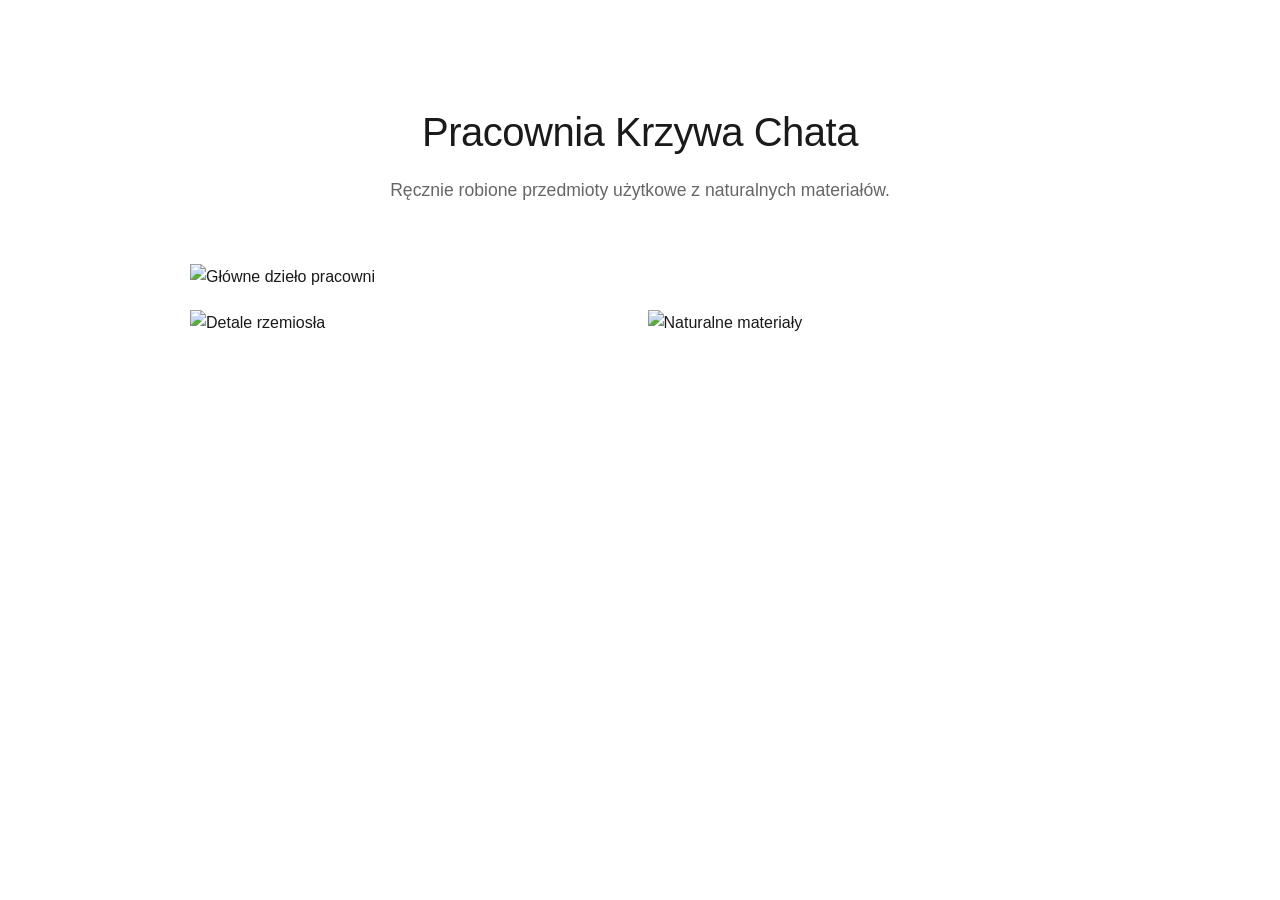
==== index.html @ eb245ea5 "Enhance header loading with error handling Updated the header loading script to include error handli" ====
<!DOCTYPE html>
<html lang="pl">
<head>
    <meta charset="UTF-8">
    <meta name="viewport" content="width=device-width, initial-scale=1.0">
    <title>Pracownia Krzywa Chata – Ręcznie robione przedmioty użytkowe</title>
    <meta name="description" content="Pracownia Krzywa Chata tworzy unikalne, ręcznie robione przedmioty użytkowe z naturalnych materiałów.">
    
    <!-- Podpięcie zewnętrznego pliku CSS -->
    <link rel="stylesheet" href="css/style.css">

    <!-- Dane strukturalne AI / SEO -->
    <script type="application/ld+json">
    {
      "@context": "https://schema.org",
      "@type": "CraftsStore",
      "name": "Pracownia Krzywa Chata",
      "description": "Ręcznie robione przedmioty użytkowe z naturalnych materiałów.",
      "url": "https://krzywachata.github.io/"
    }
    </script>
</head>
<body>

    <!-- Miejsce wczytania bocznego nagłówka -->
    <div id="header-container"></div>

    <main>
        <section class="hero">
            <h1>Pracownia Krzywa Chata</h1>
            <p>Ręcznie robione przedmioty użytkowe z naturalnych materiałów.</p>
        </section>

        <section class="gallery">
            <div class="main-photo-wrapper">
                <img src="images/glowne.jpg" alt="Główne dzieło pracowni" class="main-photo lightbox-trigger" data-full="images/glowne.jpg">
            </div>

            <div class="thumbnails-row">
                <div class="thumb-item">
                    <img src="images/foto1.jpg" alt="Detale rzemiosła" class="thumb-img lightbox-trigger" data-full="images/foto1.jpg">
                </div>
                <div class="thumb-item">
                    <img src="images/foto2.jpg" alt="Naturalne materiały" class="thumb-img lightbox-trigger" data-full="images/foto2.jpg">
                </div>
            </div>
        </section>
    </main>

    <div class="lightbox" id="lightbox">
        <span class="lightbox-close" id="lightbox-close">&times;</span>
        <img class="lightbox-img" id="lightbox-img" src="" alt="Powiększenie">
    </div>

    <script>
        // 1. Dynamiczne pobieranie i ładowanie header.html
        // Jeśli plik z headerem jest w podfolderze '_includes', użyj: fetch('_includes/header.html')
        fetch('header.html')
            .then(response => {
                if (!response.ok) {
                    throw new Error('Nie udało się załadować pliku header.html');
                }
                return response.text();
            })
            .then(data => {
                document.getElementById('header-container').innerHTML = data;
            })
            .catch(error => console.error('Błąd nagłówka:', error));

        // 2. Skrypt Lightbox
        const lightbox = document.getElementById('lightbox');
        const lightboxImg = document.getElementById('lightbox-img');
        const lightboxClose = document.getElementById('lightbox-close');

        document.querySelectorAll('.lightbox-trigger').forEach(img => {
            img.addEventListener('click', () => {
                lightboxImg.src = img.getAttribute('data-full');
                lightbox.classList.add('active');
            });
        });

        lightboxClose.addEventListener('click', () => lightbox.classList.remove('active'));
        lightbox.addEventListener('click', (e) => { 
            if (e.target === lightbox) lightbox.classList.remove('active'); 
        });
    </script>
</body>
</html>
---- css/style.css ----
:root {
    --bg-color: #ffffff;
    --text-color: #1a1a1a;
    --muted-color: #666666;
    --border-color: #eaeaea;
}

* {
    box-sizing: border-box;
    margin: 0;
    padding: 0;
}

body {
    font-family: -apple-system, BlinkMacSystemFont, "Segoe UI", Roboto, Helvetica, Arial, sans-serif;
    background-color: var(--bg-color);
    color: var(--text-color);
    line-height: 1.6;
    padding: 40px 20px;
}

/* Sektory boczne (nagłówek bez górnego paska) */
.side-header {
    position: fixed;
    top: 40px;
    z-index: 100;
}

.left-header {
    left: 40px;
}

.right-header {
    right: 40px;
}

.header-logo {
    width: 48px;
    height: 48px;
    object-fit: contain;
    border-radius: 50%;
    transition: opacity 0.2s ease;
}

.header-logo:hover {
    opacity: 0.8;
}

.btn-blog {
    display: inline-block;
    text-decoration: none;
    color: var(--text-color);
    border: 1px solid var(--text-color);
    padding: 8px 18px;
    font-size: 0.9rem;
    letter-spacing: 1px;
    text-transform: uppercase;
    transition: all 0.2s ease;
    background: transparent;
}

.btn-blog:hover {
    background-color: var(--text-color);
    color: var(--bg-color);
}

/* Główny kontener */
main {
    max-width: 900px;
    margin: 60px auto 0 auto;
}

/* Sekcja Hero */
.hero {
    text-align: center;
    margin-bottom: 60px;
}

.hero h1 {
    font-size: 2.5rem;
    font-weight: 300;
    letter-spacing: -0.5px;
    margin-bottom: 12px;
}

.hero p {
    font-size: 1.1rem;
    color: var(--muted-color);
    font-weight: 300;
}

/* Galeria zdjęć */
.gallery {
    display: flex;
    flex-direction: column;
    gap: 20px;
}

.main-photo-wrapper {
    width: 100%;
    overflow: hidden;
    cursor: pointer;
}

.main-photo {
    width: 100%;
    max-height: 550px;
    object-fit: cover;
    display: block;
    transition: transform 0.3s ease;
}

.main-photo:hover {
    transform: scale(1.01);
}

.thumbnails-row {
    display: grid;
    grid-template-columns: repeat(auto-fit, minmax(180px, 1fr));
    gap: 15px;
}

.thumb-item {
    cursor: pointer;
    overflow: hidden;
}

.thumb-img {
    width: 100%;
    height: 160px;
    object-fit: cover;
    display: block;
    transition: opacity 0.2s ease, transform 0.3s ease;
}

.thumb-img:hover {
    opacity: 0.85;
    transform: scale(1.02);
}

/* Lightbox */
.lightbox {
    display: none;
    position: fixed;
    top: 0;
    left: 0;
    width: 100%;
    height: 100%;
    background: rgba(255, 255, 255, 0.95);
    z-index: 1000;
    justify-content: center;
    align-items: center;
}

.lightbox.active {
    display: flex;
}

.lightbox-img {
    max-width: 90%;
    max-height: 85vh;
    object-fit: contain;
    box-shadow: 0 10px 30px rgba(0,0,0,0.1);
}

.lightbox-close {
    position: absolute;
    top: 30px;
    right: 40px;
    font-size: 2rem;
    cursor: pointer;
    color: var(--text-color);
    line-height: 1;
}

/* Style dla podstrony Blog */
.page-title {
    text-align: center;
    margin-bottom: 50px;
}

.page-title h1 {
    font-size: 2rem;
    font-weight: 300;
    margin-bottom: 8px;
}

.page-title p {
    color: var(--muted-color);
    font-weight: 300;
}

.posts-list {
    max-width: 700px;
    margin: 0 auto;
    display: flex;
    flex-direction: column;
    gap: 40px;
}

.post-preview {
    border-bottom: 1px solid var(--border-color);
    padding-bottom: 30px;
}

.post-date {
    font-size: 0.85rem;
    color: var(--muted-color);
    margin-bottom: 6px;
}

.post-title {
    font-size: 1.4rem;
    font-weight: 400;
    margin-bottom: 10px;
}

.post-title a {
    color: var(--text-color);
    text-decoration: none;
    transition: opacity 0.2s ease;
}

.post-title a:hover {
    opacity: 0.6;
}

.post-excerpt {
    color: var(--muted-color);
    font-size: 0.95rem;
    margin-bottom: 14px;
}

.read-more {
    font-size: 0.9rem;
    color: var(--text-color);
    text-decoration: underline;
}

/* Responsywność */
@media (max-width: 768px) {
    .side-header { top: 20px; }
    .left-header { left: 20px; }
    .right-header { right: 20px; }
    main { margin-top: 80px; }
    .hero h1 { font-size: 1.8rem; }
}
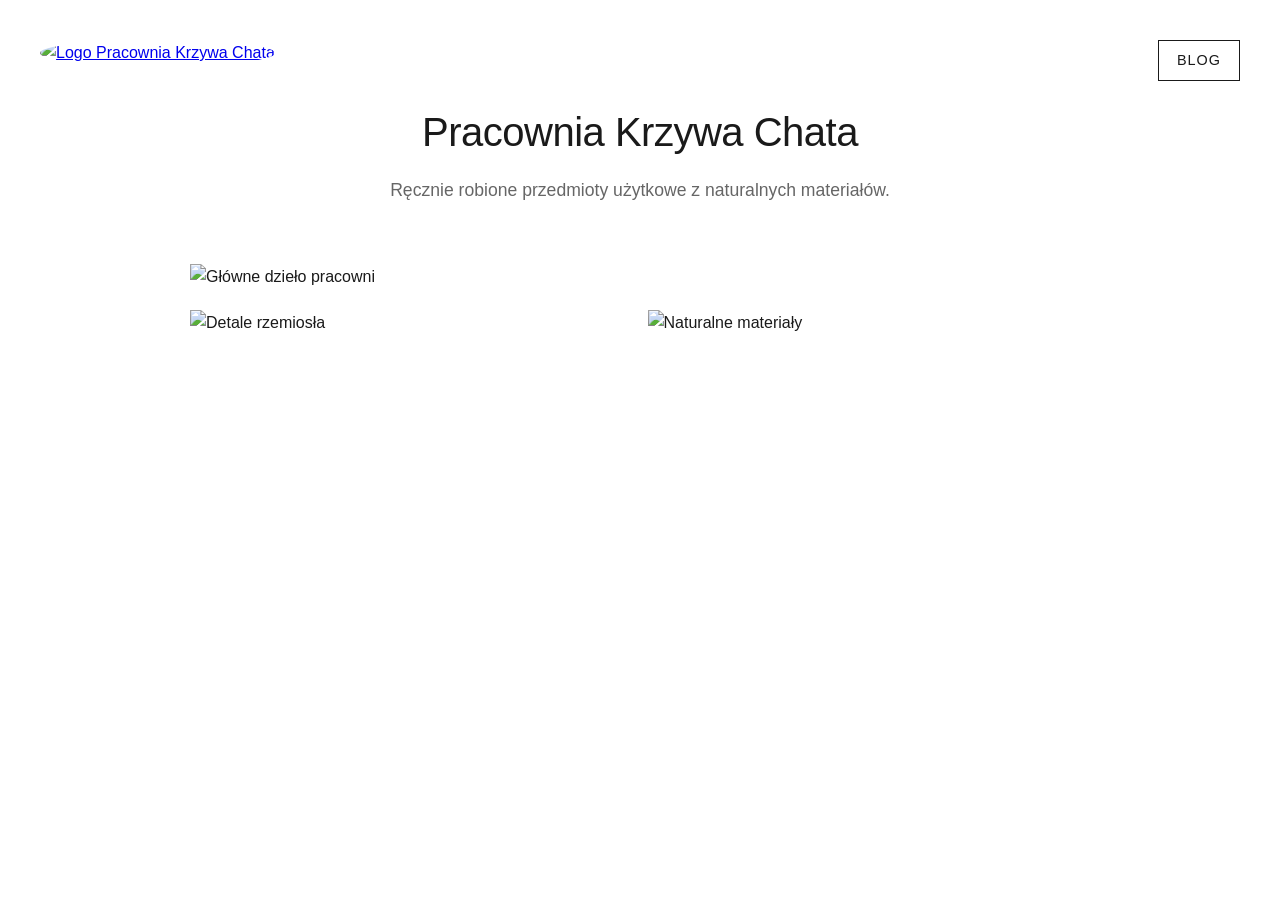
==== commit 70e74d4e: "Update index.html" ====
--- a/index.html
+++ b/index.html
@@ -55,7 +55,7 @@
     <script>
         // 1. Dynamiczne pobieranie i ładowanie header.html
         // Jeśli plik z headerem jest w podfolderze '_includes', użyj: fetch('_includes/header.html')
-        fetch('header.html')
+        fetch('_includes/header.html')
             .then(response => {
                 if (!response.ok) {
                     throw new Error('Nie udało się załadować pliku header.html');
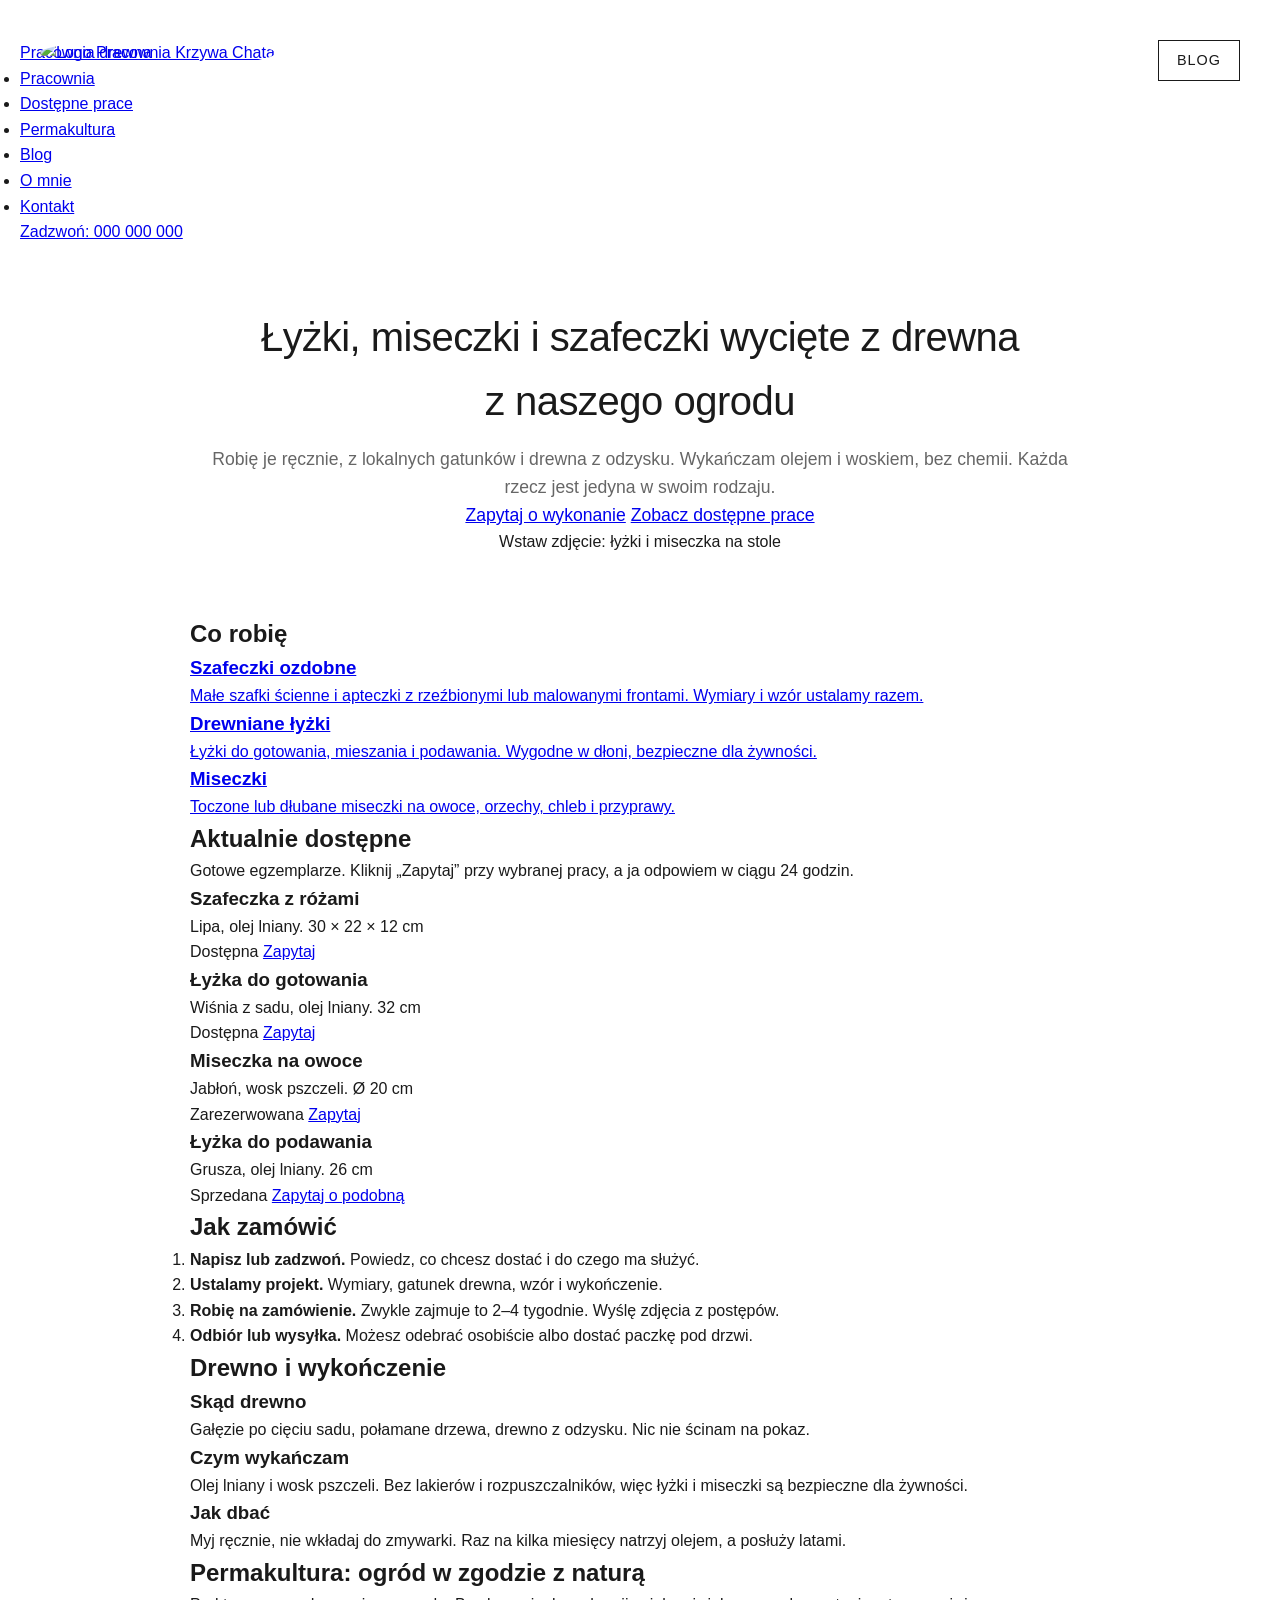
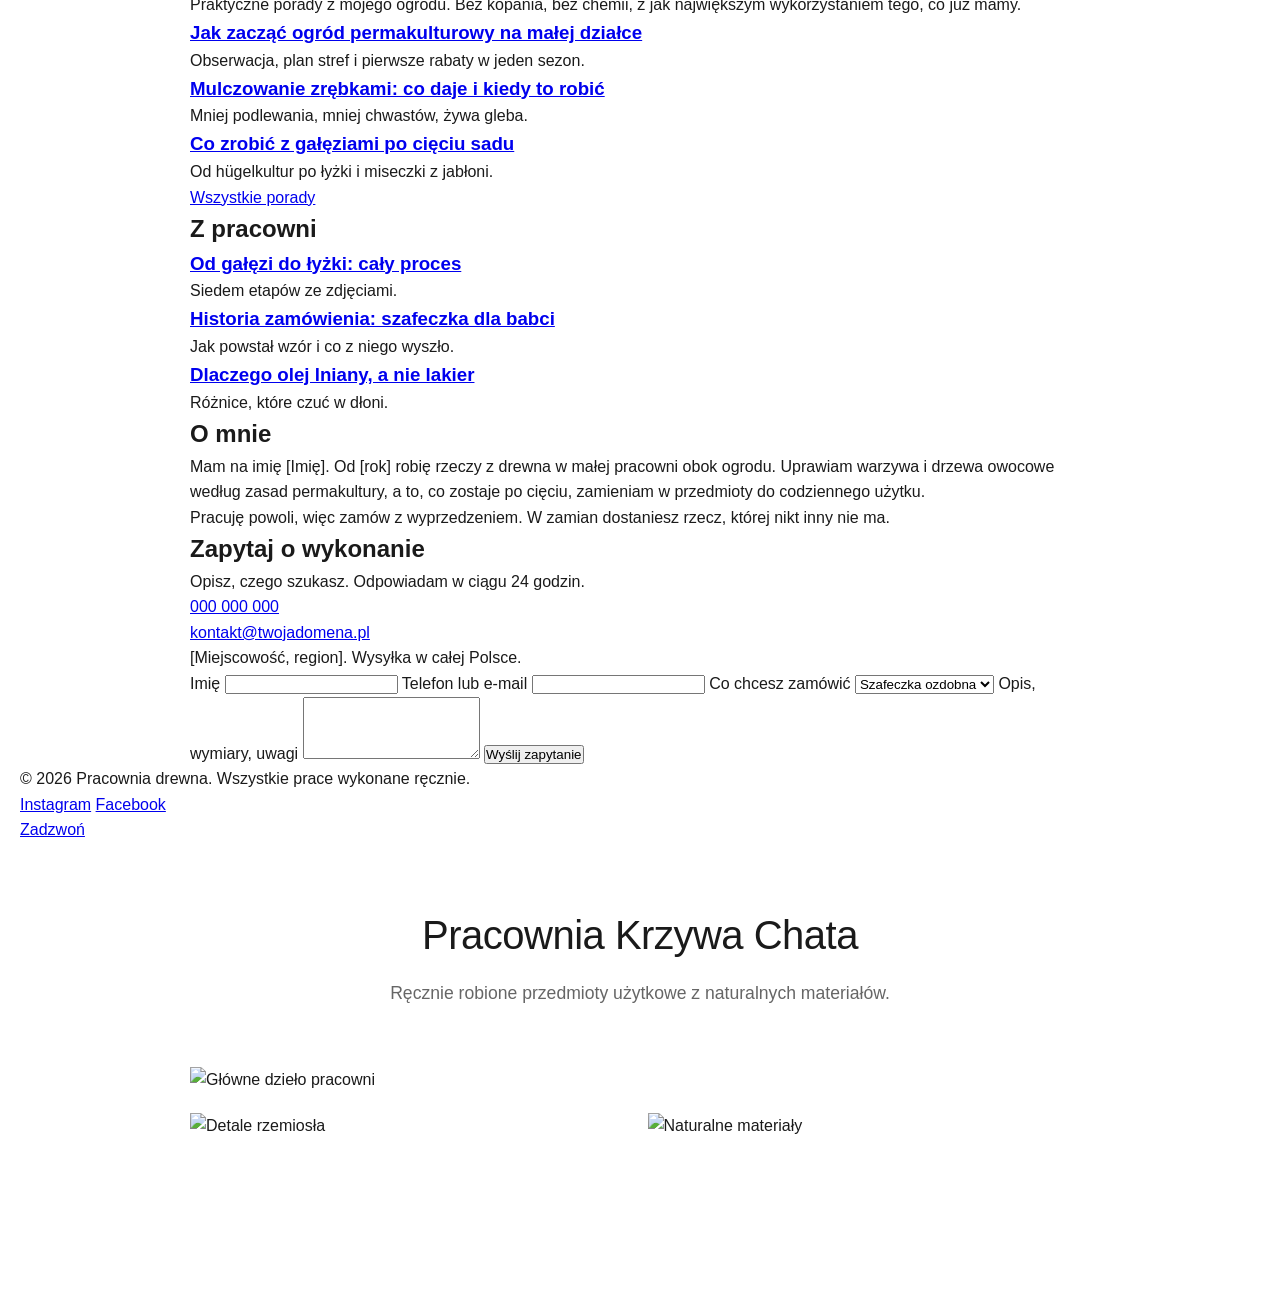
==== commit 7177df61: "Update index.html" ====
--- a/index.html
+++ b/index.html
@@ -1,4 +1,189 @@
 <!DOCTYPE html>
+<html lang="pl">
+<head>
+<meta charset="utf-8">
+<meta name="viewport" content="width=device-width, initial-scale=1">
+<title>Pracownia drewna – szafeczki, łyżki i miseczki | Permakultura</title>
+<meta name="description" content="Ręcznie robione szafeczki ozdobne, drewniane łyżki i miseczki. Wykonywane na zamówienie. Porady permakulturowe.">
+<link rel="preconnect" href="https://fonts.googleapis.com">
+<link rel="preconnect" href="https://fonts.gstatic.com" crossorigin>
+<link href="https://fonts.googleapis.com/css2?family=Figtree:wght@400;500;600&family=Young+Serif&display=swap" rel="stylesheet">
+<link rel="stylesheet" href="style.css">
+</head>
+<body>
+
+<header class="site-header">
+  <a class="logo" href="#top">Pracownia <span>drewna</span></a>
+  <nav aria-label="Menu główne">
+    <ul>
+      <li><a href="#pracownia">Pracownia</a></li>
+      <li><a href="#dostepne">Dostępne prace</a></li>
+      <li><a href="#permakultura">Permakultura</a></li>
+      <li><a href="#blog">Blog</a></li>
+      <li><a href="#o-mnie">O mnie</a></li>
+      <li><a href="#kontakt">Kontakt</a></li>
+    </ul>
+  </nav>
+  <a class="btn btn-small" href="tel:+48000000000">Zadzwoń: 000 000 000</a>
+</header>
+
+<main id="top">
+
+<section class="hero">
+  <div class="hero-text">
+    <h1>Łyżki, miseczki i szafeczki wycięte z drewna z&nbsp;naszego ogrodu</h1>
+    <p>Robię je ręcznie, z lokalnych gatunków i drewna z odzysku. Wykańczam olejem i woskiem, bez chemii. Każda rzecz jest jedyna w swoim rodzaju.</p>
+    <p class="hero-actions">
+      <a class="btn" href="#kontakt">Zapytaj o wykonanie</a>
+      <a class="btn btn-ghost" href="#dostepne">Zobacz dostępne prace</a>
+    </p>
+  </div>
+  <div class="hero-image grain" role="img" aria-label="Miejsce na zdjęcie: łyżki i miseczka na drewnianym stole">
+    <span>Wstaw zdjęcie: łyżki i miseczka na stole</span>
+  </div>
+</section>
+
+<section id="pracownia" class="section">
+  <h2>Co robię</h2>
+  <div class="grid-3">
+    <a class="tile" href="#kontakt">
+      <div class="grain g1" role="img" aria-label="Miejsce na zdjęcie szafeczki"></div>
+      <h3>Szafeczki ozdobne</h3>
+      <p>Małe szafki ścienne i apteczki z rzeźbionymi lub malowanymi frontami. Wymiary i wzór ustalamy razem.</p>
+    </a>
+    <a class="tile" href="#kontakt">
+      <div class="grain g2" role="img" aria-label="Miejsce na zdjęcie łyżek"></div>
+      <h3>Drewniane łyżki</h3>
+      <p>Łyżki do gotowania, mieszania i podawania. Wygodne w dłoni, bezpieczne dla żywności.</p>
+    </a>
+    <a class="tile" href="#kontakt">
+      <div class="grain g3" role="img" aria-label="Miejsce na zdjęcie miseczek"></div>
+      <h3>Miseczki</h3>
+      <p>Toczone lub dłubane miseczki na owoce, orzechy, chleb i przyprawy.</p>
+    </a>
+  </div>
+</section>
+
+<section id="dostepne" class="section section-tint">
+  <h2>Aktualnie dostępne</h2>
+  <p class="lead">Gotowe egzemplarze. Kliknij „Zapytaj” przy wybranej pracy, a ja odpowiem w ciągu 24 godzin.</p>
+  <div class="grid-4">
+    <article class="work">
+      <div class="grain g1" role="img" aria-label="Zdjęcie pracy"></div>
+      <h3>Szafeczka z różami</h3>
+      <p>Lipa, olej lniany. 30 × 22 × 12 cm</p>
+      <span class="status ok">Dostępna</span>
+      <a href="#kontakt">Zapytaj</a>
+    </article>
+    <article class="work">
+      <div class="grain g2" role="img" aria-label="Zdjęcie pracy"></div>
+      <h3>Łyżka do gotowania</h3>
+      <p>Wiśnia z sadu, olej lniany. 32 cm</p>
+      <span class="status ok">Dostępna</span>
+      <a href="#kontakt">Zapytaj</a>
+    </article>
+    <article class="work">
+      <div class="grain g3" role="img" aria-label="Zdjęcie pracy"></div>
+      <h3>Miseczka na owoce</h3>
+      <p>Jabłoń, wosk pszczeli. Ø 20 cm</p>
+      <span class="status reserved">Zarezerwowana</span>
+      <a href="#kontakt">Zapytaj</a>
+    </article>
+    <article class="work">
+      <div class="grain g4" role="img" aria-label="Zdjęcie pracy"></div>
+      <h3>Łyżka do podawania</h3>
+      <p>Grusza, olej lniany. 26 cm</p>
+      <span class="status sold">Sprzedana</span>
+      <a href="#kontakt">Zapytaj o podobną</a>
+    </article>
+  </div>
+</section>
+
+<section class="section">
+  <h2>Jak zamówić</h2>
+  <ol class="steps">
+    <li><strong>Napisz lub zadzwoń.</strong> Powiedz, co chcesz dostać i do czego ma służyć.</li>
+    <li><strong>Ustalamy projekt.</strong> Wymiary, gatunek drewna, wzór i wykończenie.</li>
+    <li><strong>Robię na zamówienie.</strong> Zwykle zajmuje to 2–4 tygodnie. Wyślę zdjęcia z postępów.</li>
+    <li><strong>Odbiór lub wysyłka.</strong> Możesz odebrać osobiście albo dostać paczkę pod drzwi.</li>
+  </ol>
+</section>
+
+<section class="section section-dark">
+  <h2>Drewno i wykończenie</h2>
+  <div class="grid-3 plain">
+    <div><h3>Skąd drewno</h3><p>Gałęzie po cięciu sadu, połamane drzewa, drewno z odzysku. Nic nie ścinam na pokaz.</p></div>
+    <div><h3>Czym wykańczam</h3><p>Olej lniany i wosk pszczeli. Bez lakierów i rozpuszczalników, więc łyżki i miseczki są bezpieczne dla żywności.</p></div>
+    <div><h3>Jak dbać</h3><p>Myj ręcznie, nie wkładaj do zmywarki. Raz na kilka miesięcy natrzyj olejem, a posłuży latami.</p></div>
+  </div>
+</section>
+
+<section id="permakultura" class="section">
+  <h2>Permakultura: ogród w zgodzie z naturą</h2>
+  <p class="lead">Praktyczne porady z mojego ogrodu. Bez kopania, bez chemii, z jak największym wykorzystaniem tego, co już mamy.</p>
+  <div class="grid-3">
+    <article class="post"><h3><a href="#">Jak zacząć ogród permakulturowy na małej działce</a></h3><p>Obserwacja, plan stref i pierwsze rabaty w jeden sezon.</p></article>
+    <article class="post"><h3><a href="#">Mulczowanie zrębkami: co daje i kiedy to robić</a></h3><p>Mniej podlewania, mniej chwastów, żywa gleba.</p></article>
+    <article class="post"><h3><a href="#">Co zrobić z gałęziami po cięciu sadu</a></h3><p>Od hügelkultur po łyżki i miseczki z jabłoni.</p></article>
+  </div>
+  <p><a class="more" href="#">Wszystkie porady</a></p>
+</section>
+
+<section id="blog" class="section section-tint">
+  <h2>Z pracowni</h2>
+  <div class="grid-3">
+    <article class="post"><h3><a href="#">Od gałęzi do łyżki: cały proces</a></h3><p>Siedem etapów ze zdjęciami.</p></article>
+    <article class="post"><h3><a href="#">Historia zamówienia: szafeczka dla babci</a></h3><p>Jak powstał wzór i co z niego wyszło.</p></article>
+    <article class="post"><h3><a href="#">Dlaczego olej lniany, a nie lakier</a></h3><p>Różnice, które czuć w dłoni.</p></article>
+  </div>
+</section>
+
+<section id="o-mnie" class="section about">
+  <div class="grain g2" role="img" aria-label="Miejsce na Twoje zdjęcie przy pracy"></div>
+  <div>
+    <h2>O mnie</h2>
+    <p>Mam na imię [Imię]. Od [rok] robię rzeczy z drewna w małej pracowni obok ogrodu. Uprawiam warzywa i drzewa owocowe według zasad permakultury, a to, co zostaje po cięciu, zamieniam w przedmioty do codziennego użytku.</p>
+    <p>Pracuję powoli, więc zamów z wyprzedzeniem. W zamian dostaniesz rzecz, której nikt inny nie ma.</p>
+  </div>
+</section>
+
+<section id="kontakt" class="section contact">
+  <div>
+    <h2>Zapytaj o wykonanie</h2>
+    <p>Opisz, czego szukasz. Odpowiadam w ciągu 24 godzin.</p>
+    <p class="contact-data">
+      <a href="tel:+48000000000">000 000 000</a><br>
+      <a href="mailto:kontakt@twojadomena.pl">kontakt@twojadomena.pl</a><br>
+      <span>[Miejscowość, region]. Wysyłka w całej Polsce.</span>
+    </p>
+  </div>
+  <form action="mailto:kontakt@twojadomena.pl" method="post" enctype="text/plain">
+    <label>Imię <input type="text" name="imie" required></label>
+    <label>Telefon lub e-mail <input type="text" name="kontakt" required></label>
+    <label>Co chcesz zamówić
+      <select name="wyrob">
+        <option>Szafeczka ozdobna</option>
+        <option>Łyżka</option>
+        <option>Miseczka</option>
+        <option>Coś innego</option>
+      </select>
+    </label>
+    <label>Opis, wymiary, uwagi <textarea name="opis" rows="4"></textarea></label>
+    <button class="btn" type="submit">Wyślij zapytanie</button>
+  </form>
+</section>
+
+</main>
+
+<footer class="site-footer">
+  <p>© 2026 Pracownia drewna. Wszystkie prace wykonane ręcznie.</p>
+  <p><a href="#">Instagram</a> <a href="#">Facebook</a></p>
+</footer>
+
+<a class="call-fab" href="tel:+48000000000">Zadzwoń</a>
+
+</body>
+</html><!DOCTYPE html>
 <html lang="pl">
 <head>
     <meta charset="UTF-8">
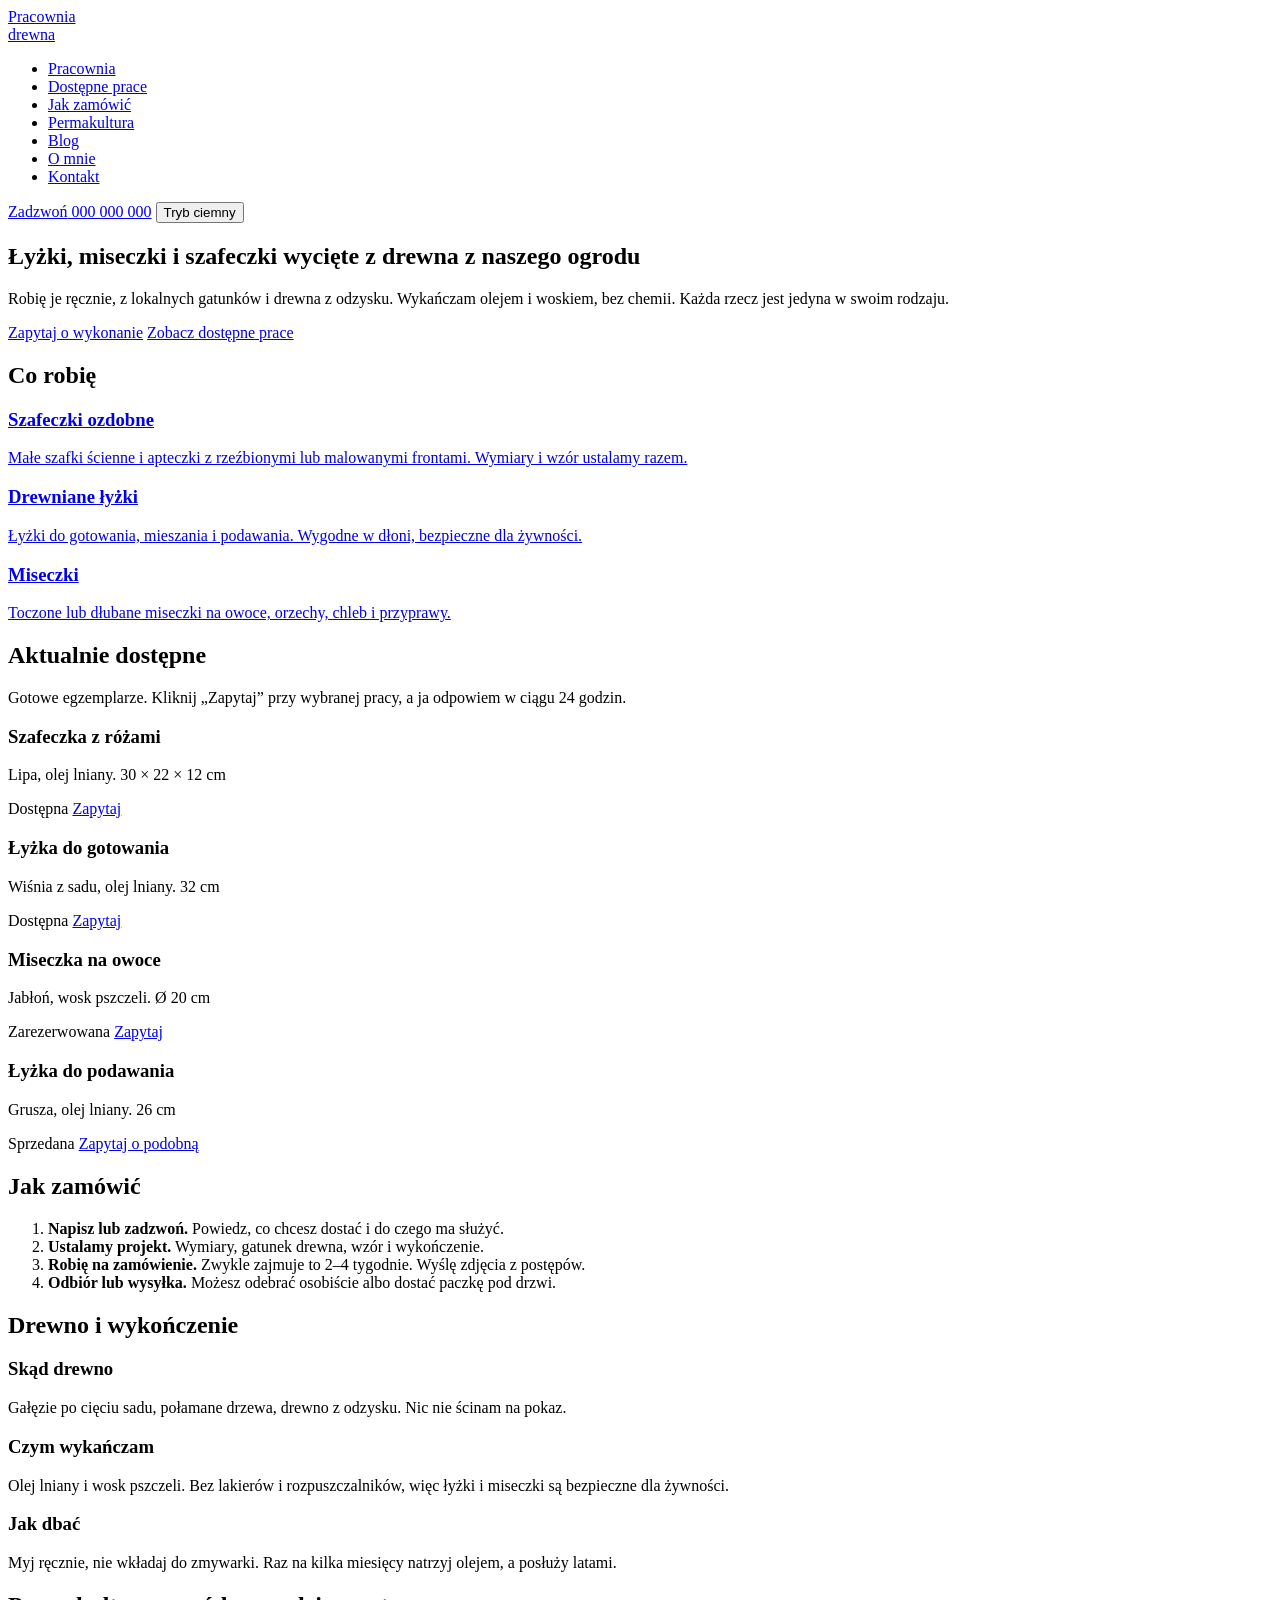
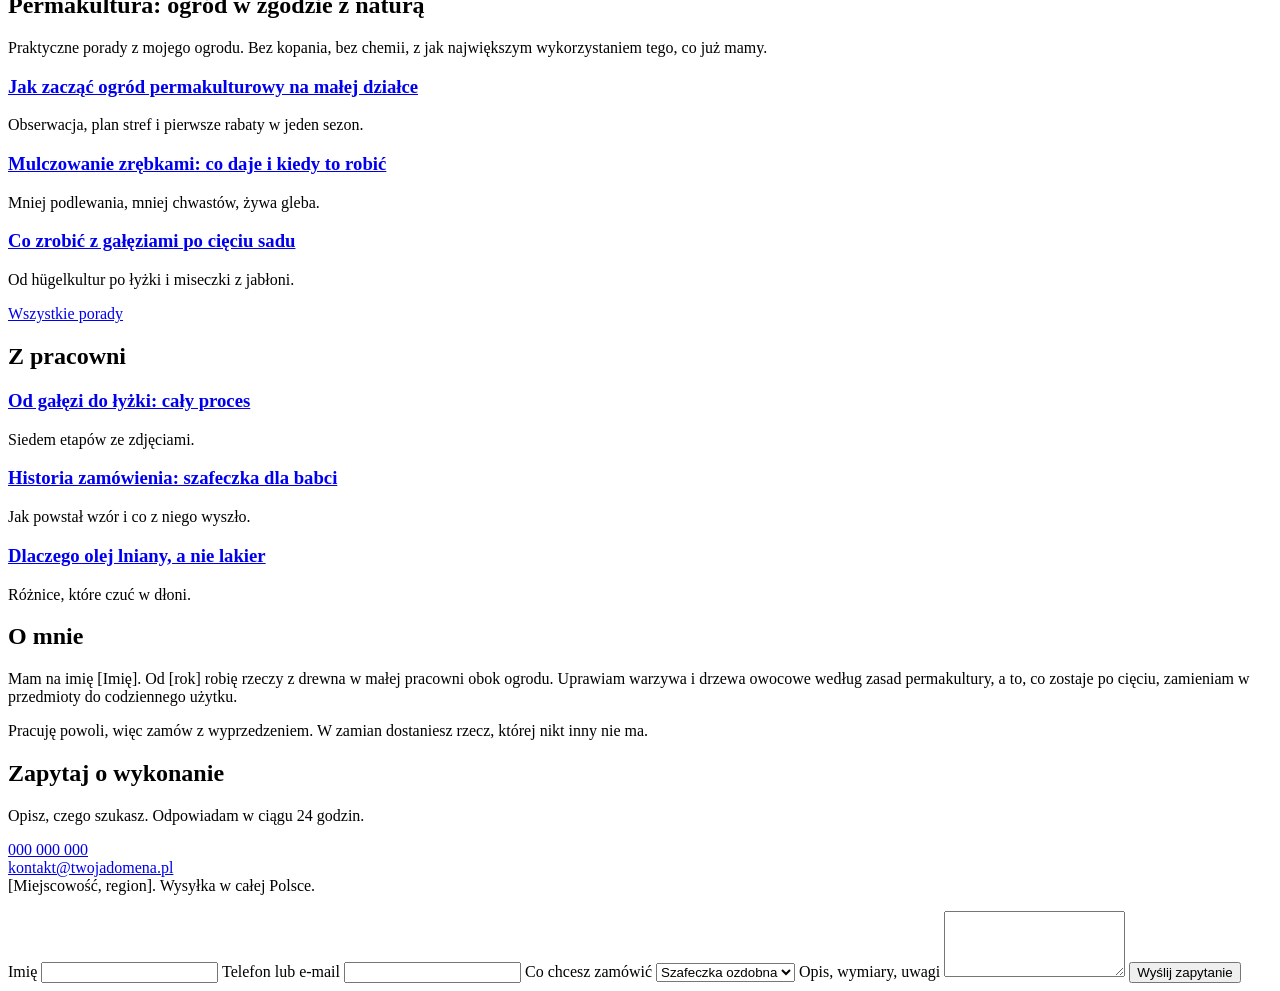
==== commit b354a3b1: "Update index.html" ====
--- a/index.html
+++ b/index.html
@@ -12,20 +12,25 @@
 </head>
 <body>
 
-<header class="site-header">
-  <a class="logo" href="#top">Pracownia <span>drewna</span></a>
+<aside class="side side-left">
+  <a class="logo" href="#top">Pracownia<br>drewna</a>
   <nav aria-label="Menu główne">
     <ul>
       <li><a href="#pracownia">Pracownia</a></li>
       <li><a href="#dostepne">Dostępne prace</a></li>
+      <li><a href="#zamowienie">Jak zamówić</a></li>
       <li><a href="#permakultura">Permakultura</a></li>
       <li><a href="#blog">Blog</a></li>
       <li><a href="#o-mnie">O mnie</a></li>
       <li><a href="#kontakt">Kontakt</a></li>
     </ul>
   </nav>
-  <a class="btn btn-small" href="tel:+48000000000">Zadzwoń: 000 000 000</a>
-</header>
+</aside>
+
+<aside class="side side-right">
+  <a class="btn" href="tel:+48000000000">Zadzwoń<span> 000 000 000</span></a>
+  <button class="theme-toggle" type="button" aria-pressed="false">Tryb ciemny</button>
+</aside>
 
 <main id="top">
 
@@ -38,9 +43,7 @@
       <a class="btn btn-ghost" href="#dostepne">Zobacz dostępne prace</a>
     </p>
   </div>
-  <div class="hero-image grain" role="img" aria-label="Miejsce na zdjęcie: łyżki i miseczka na drewnianym stole">
-    <span>Wstaw zdjęcie: łyżki i miseczka na stole</span>
-  </div>
+  <div class="hero-image grain" role="img" aria-label="Miejsce na zdjęcie: łyżki i miseczka na drewnianym stole"></div>
 </section>
 
 <section id="pracownia" class="section">
@@ -64,7 +67,7 @@
   </div>
 </section>
 
-<section id="dostepne" class="section section-tint">
+<section id="dostepne" class="section">
   <h2>Aktualnie dostępne</h2>
   <p class="lead">Gotowe egzemplarze. Kliknij „Zapytaj” przy wybranej pracy, a ja odpowiem w ciągu 24 godzin.</p>
   <div class="grid-4">
@@ -99,7 +102,7 @@
   </div>
 </section>
 
-<section class="section">
+<section id="zamowienie" class="section">
   <h2>Jak zamówić</h2>
   <ol class="steps">
     <li><strong>Napisz lub zadzwoń.</strong> Powiedz, co chcesz dostać i do czego ma służyć.</li>
@@ -109,7 +112,7 @@
   </ol>
 </section>
 
-<section class="section section-dark">
+<section class="section">
   <h2>Drewno i wykończenie</h2>
   <div class="grid-3 plain">
     <div><h3>Skąd drewno</h3><p>Gałęzie po cięciu sadu, połamane drzewa, drewno z odzysku. Nic nie ścinam na pokaz.</p></div>
@@ -129,7 +132,7 @@
   <p><a class="more" href="#">Wszystkie porady</a></p>
 </section>
 
-<section id="blog" class="section section-tint">
+<section id="blog" class="section">
   <h2>Z pracowni</h2>
   <div class="grid-3">
     <article class="post"><h3><a href="#">Od gałęzi do łyżki: cały proces</a></h3><p>Siedem etapów ze zdjęciami.</p></article>
@@ -175,99 +178,14 @@
 
 </main>
 
-<footer class="site-footer">
-  <p>© 2026 Pracownia drewna. Wszystkie prace wykonane ręcznie.</p>
-  <p><a href="#">Instagram</a> <a href="#">Facebook</a></p>
-</footer>
-
-<a class="call-fab" href="tel:+48000000000">Zadzwoń</a>
-
-</body>
-</html><!DOCTYPE html>
-<html lang="pl">
-<head>
-    <meta charset="UTF-8">
-    <meta name="viewport" content="width=device-width, initial-scale=1.0">
-    <title>Pracownia Krzywa Chata – Ręcznie robione przedmioty użytkowe</title>
-    <meta name="description" content="Pracownia Krzywa Chata tworzy unikalne, ręcznie robione przedmioty użytkowe z naturalnych materiałów.">
-    
-    <!-- Podpięcie zewnętrznego pliku CSS -->
-    <link rel="stylesheet" href="css/style.css">
-
-    <!-- Dane strukturalne AI / SEO -->
-    <script type="application/ld+json">
-    {
-      "@context": "https://schema.org",
-      "@type": "CraftsStore",
-      "name": "Pracownia Krzywa Chata",
-      "description": "Ręcznie robione przedmioty użytkowe z naturalnych materiałów.",
-      "url": "https://krzywachata.github.io/"
-    }
-    </script>
-</head>
-<body>
-
-    <!-- Miejsce wczytania bocznego nagłówka -->
-    <div id="header-container"></div>
-
-    <main>
-        <section class="hero">
-            <h1>Pracownia Krzywa Chata</h1>
-            <p>Ręcznie robione przedmioty użytkowe z naturalnych materiałów.</p>
-        </section>
-
-        <section class="gallery">
-            <div class="main-photo-wrapper">
-                <img src="images/glowne.jpg" alt="Główne dzieło pracowni" class="main-photo lightbox-trigger" data-full="images/glowne.jpg">
-            </div>
-
-            <div class="thumbnails-row">
-                <div class="thumb-item">
-                    <img src="images/foto1.jpg" alt="Detale rzemiosła" class="thumb-img lightbox-trigger" data-full="images/foto1.jpg">
-                </div>
-                <div class="thumb-item">
-                    <img src="images/foto2.jpg" alt="Naturalne materiały" class="thumb-img lightbox-trigger" data-full="images/foto2.jpg">
-                </div>
-            </div>
-        </section>
-    </main>
-
-    <div class="lightbox" id="lightbox">
-        <span class="lightbox-close" id="lightbox-close">&times;</span>
-        <img class="lightbox-img" id="lightbox-img" src="" alt="Powiększenie">
-    </div>
-
-    <script>
-        // 1. Dynamiczne pobieranie i ładowanie header.html
-        // Jeśli plik z headerem jest w podfolderze '_includes', użyj: fetch('_includes/header.html')
-        fetch('_includes/header.html')
-            .then(response => {
-                if (!response.ok) {
-                    throw new Error('Nie udało się załadować pliku header.html');
-                }
-                return response.text();
-            })
-            .then(data => {
-                document.getElementById('header-container').innerHTML = data;
-            })
-            .catch(error => console.error('Błąd nagłówka:', error));
-
-        // 2. Skrypt Lightbox
-        const lightbox = document.getElementById('lightbox');
-        const lightboxImg = document.getElementById('lightbox-img');
-        const lightboxClose = document.getElementById('lightbox-close');
-
-        document.querySelectorAll('.lightbox-trigger').forEach(img => {
-            img.addEventListener('click', () => {
-                lightboxImg.src = img.getAttribute('data-full');
-                lightbox.classList.add('active');
-            });
-        });
-
-        lightboxClose.addEventListener('click', () => lightbox.classList.remove('active'));
-        lightbox.addEventListener('click', (e) => { 
-            if (e.target === lightbox) lightbox.classList.remove('active'); 
-        });
-    </script>
+<script>
+(function(){
+  var b=document.querySelector('.theme-toggle'),r=document.documentElement;
+  function set(d){r.classList.toggle('dark',d);b.setAttribute('aria-pressed',d);b.textContent=d?'Tryb jasny':'Tryb ciemny';}
+  var d=false;try{d=localStorage.getItem('theme')==='dark';}catch(e){}
+  set(d);
+  b.addEventListener('click',function(){d=!d;set(d);try{localStorage.setItem('theme',d?'dark':'light');}catch(e){}});
+})();
+</script>
 </body>
 </html>
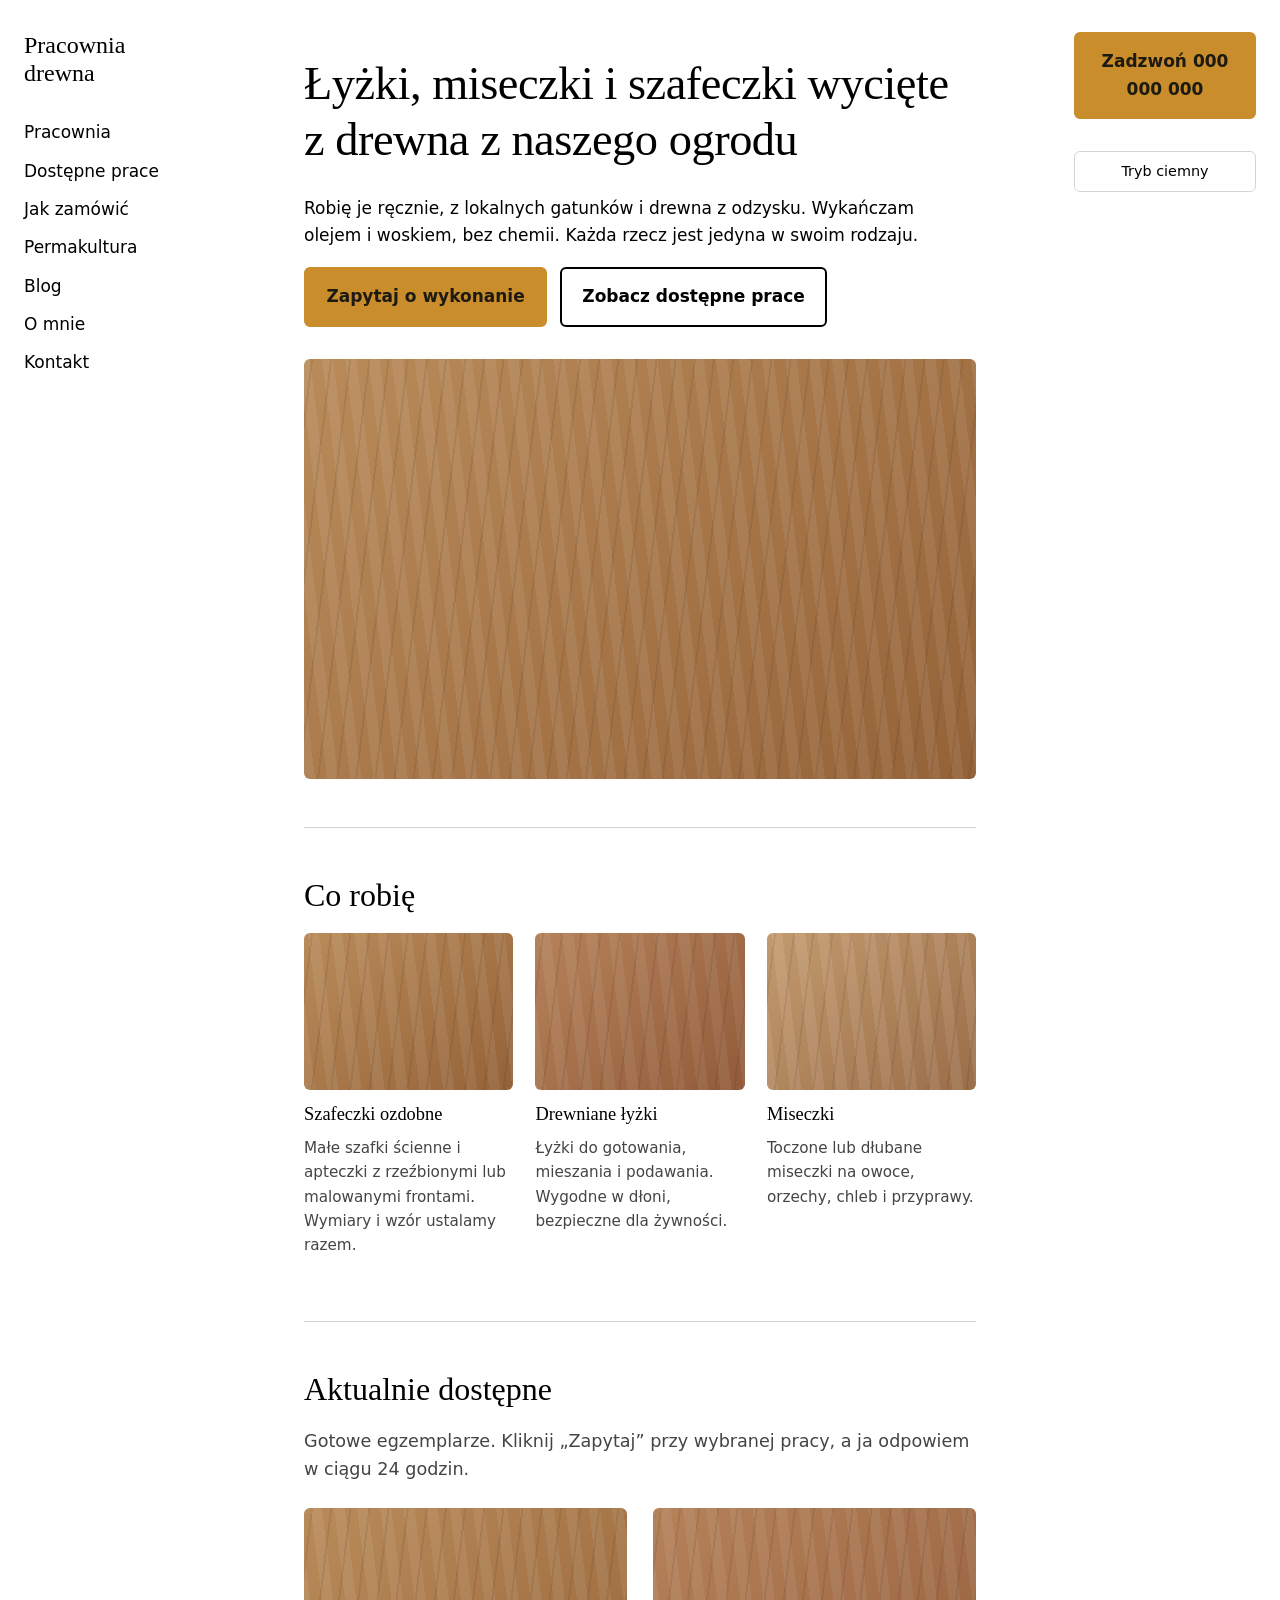
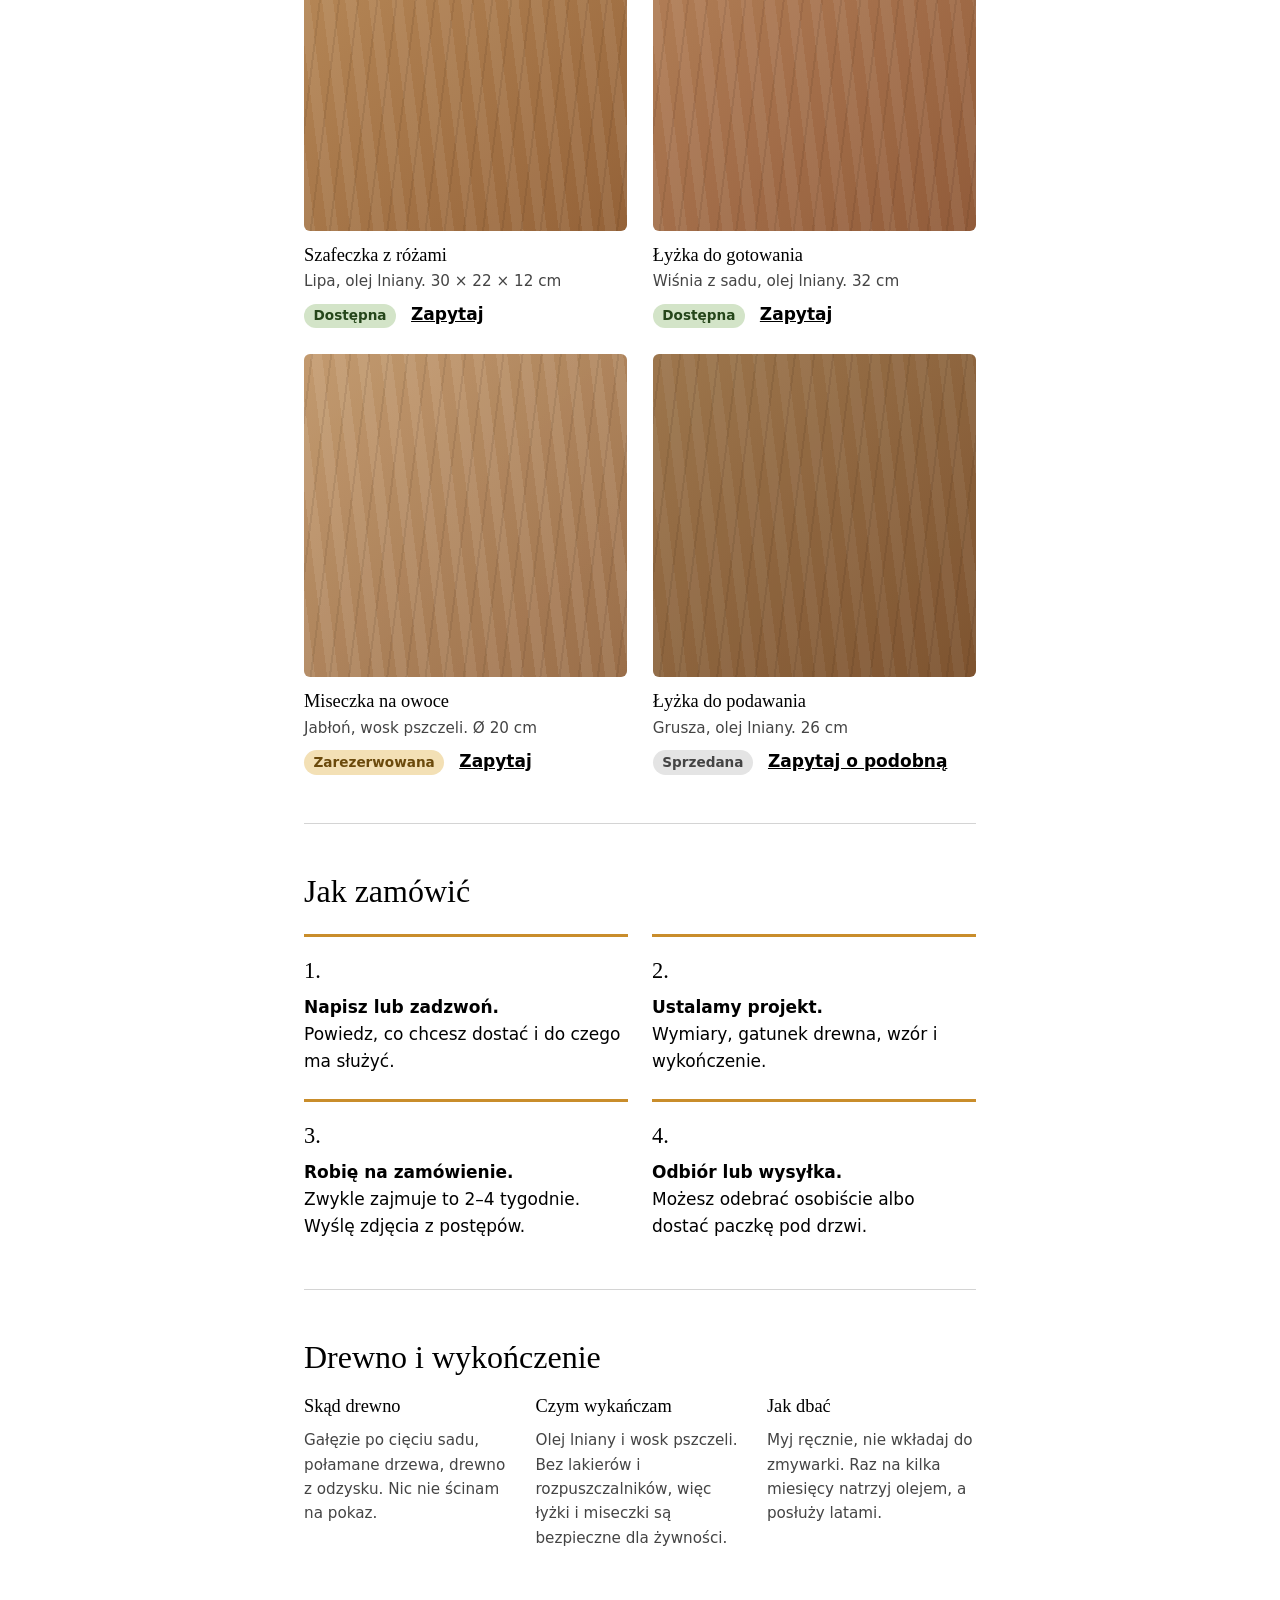
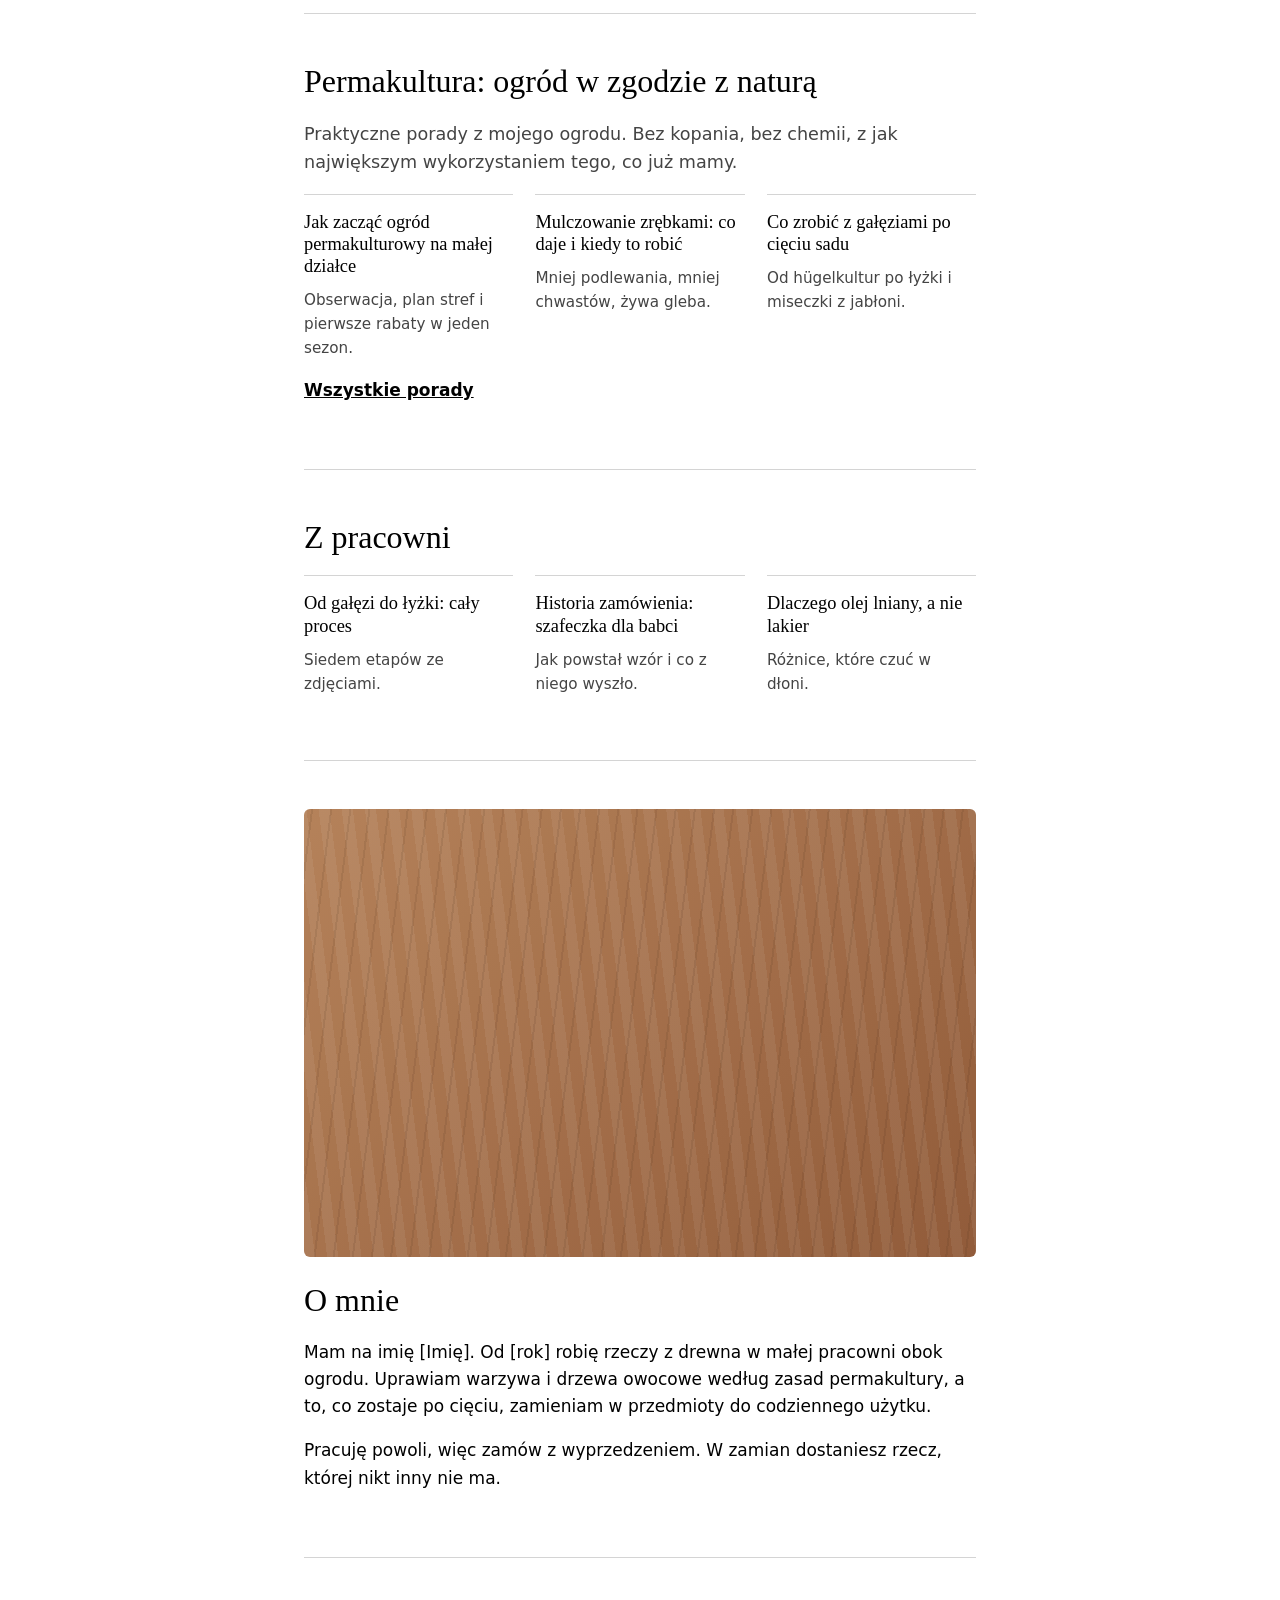
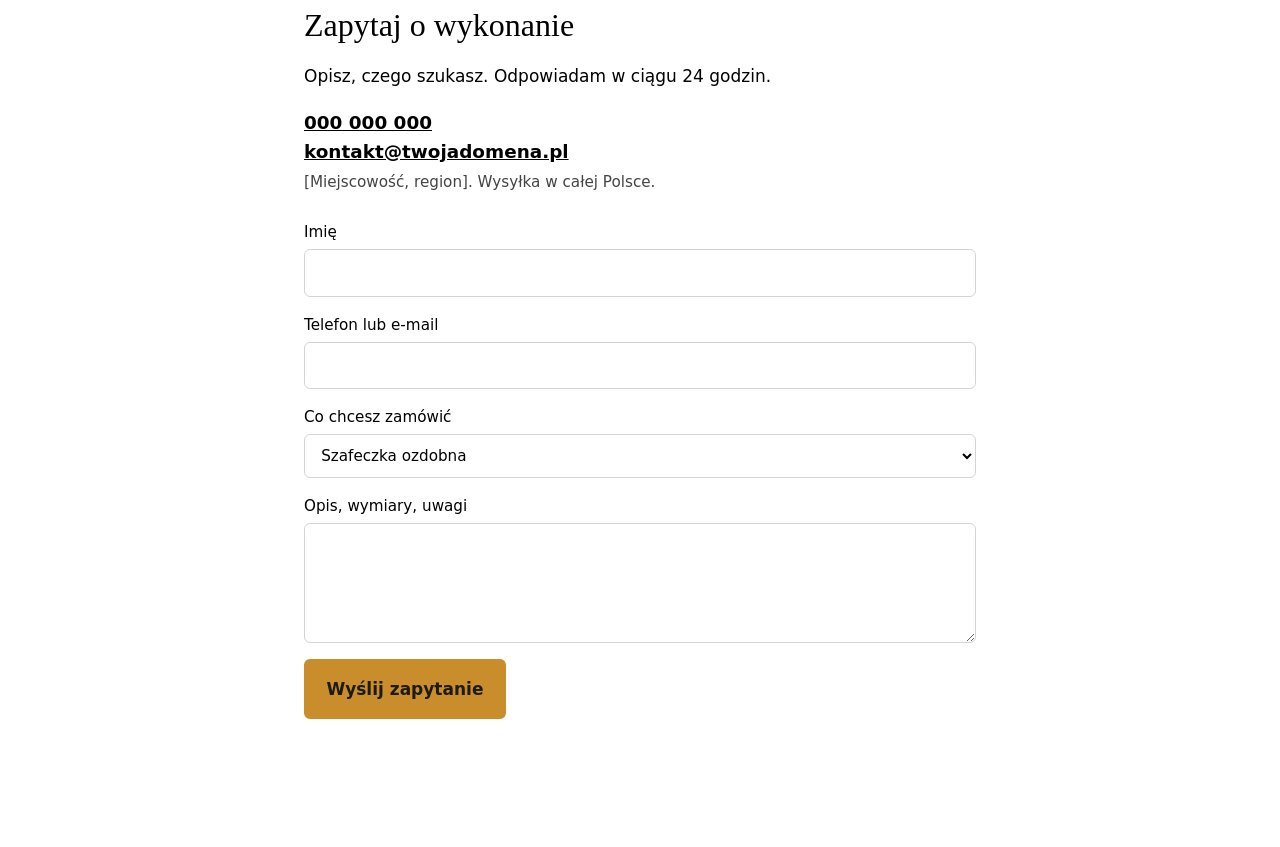
==== commit bc91c1a3: "Update index.html" ====
--- a/index.html
+++ b/index.html
@@ -8,7 +8,7 @@
 <link rel="preconnect" href="https://fonts.googleapis.com">
 <link rel="preconnect" href="https://fonts.gstatic.com" crossorigin>
 <link href="https://fonts.googleapis.com/css2?family=Figtree:wght@400;500;600&family=Young+Serif&display=swap" rel="stylesheet">
-<link rel="stylesheet" href="style.css">
+<link rel="stylesheet" href="css/style.css">
 </head>
 <body>
 
--- a/css/style.css
+++ b/css/style.css
@@ -0,0 +1,121 @@
+:root{
+  --bg:#fff;
+  --ink:#000;
+  --muted:#444;
+  --line:#d4d4d4;
+  --field:#fff;
+  --honey:#c98d2b;
+  --honey-hover:#dba23f;
+  --on-honey:#1d1a12;
+  --ok-bg:#d3e4c8;--ok-ink:#25461a;
+  --res-bg:#f3e0b5;--res-ink:#6b4a0c;
+  --sold-bg:#e4e4e4;--sold-ink:#444;
+  --radius:6px;
+}
+:root.dark{
+  --bg:#111;
+  --ink:#fff;
+  --muted:#c4c4c4;
+  --line:#3a3a3a;
+  --field:#1c1c1c;
+  --ok-bg:#254019;--ok-ink:#d3e4c8;
+  --res-bg:#4d3810;--res-ink:#f3e0b5;
+  --sold-bg:#2e2e2e;--sold-ink:#c4c4c4;
+}
+*{box-sizing:border-box}
+html{scroll-behavior:smooth;scroll-padding-top:2rem}
+body{margin:0;display:grid;grid-template-columns:230px minmax(0,1fr) 230px;font-family:"Figtree",system-ui,sans-serif;font-size:1.0625rem;line-height:1.6;color:var(--ink);background:var(--bg)}
+h1,h2,h3{font-family:"Young Serif",Georgia,serif;font-weight:400;line-height:1.2;margin:0 0 .6em}
+h1{font-size:clamp(2rem,4vw,2.9rem);letter-spacing:-.01em}
+h2{font-size:clamp(1.5rem,2.6vw,2rem)}
+h3{font-size:1.15rem}
+p{margin:0 0 1em}
+a{color:inherit}
+:focus-visible{outline:3px solid var(--honey);outline-offset:3px}
+
+/* side columns */
+.side{position:sticky;top:0;height:100vh;padding:2rem 1.5rem;display:flex;flex-direction:column;gap:2rem}
+.side-left{grid-column:1;grid-row:1}
+.side-right{grid-column:3;grid-row:1;align-items:stretch}
+.logo{font-family:"Young Serif",serif;font-size:1.5rem;line-height:1.15;text-decoration:none}
+.side nav ul{list-style:none;margin:0;padding:0;display:flex;flex-direction:column;gap:.7rem}
+.side nav a{text-decoration:none;font-weight:500}
+.side nav a:hover{text-decoration:underline;text-decoration-color:var(--honey);text-decoration-thickness:2px;text-underline-offset:.25em}
+
+/* buttons */
+.btn{display:inline-block;padding:.85em 1.2em;background:var(--honey);color:var(--on-honey);font:inherit;font-weight:600;text-align:center;text-decoration:none;border:2px solid var(--honey);border-radius:var(--radius);cursor:pointer}
+.btn:hover{background:var(--honey-hover);border-color:var(--honey-hover)}
+.btn-ghost{background:transparent;color:var(--ink);border-color:var(--ink)}
+.btn-ghost:hover{background:var(--ink);color:var(--bg);border-color:var(--ink)}
+.theme-toggle{font:inherit;font-size:.9rem;padding:.55em 1em;color:var(--ink);background:transparent;border:1.5px solid var(--line);border-radius:var(--radius);cursor:pointer}
+.theme-toggle:hover{border-color:var(--ink)}
+.hero-actions{display:flex;flex-wrap:wrap;gap:.8rem}
+
+/* wood grain placeholders: replace with real photos */
+.grain{min-height:180px;border-radius:var(--radius);
+  background:
+    repeating-linear-gradient(97deg,rgba(60,35,15,0) 0 7px,rgba(60,35,15,.10) 7px 9px,rgba(60,35,15,0) 9px 19px),
+    repeating-linear-gradient(83deg,rgba(255,255,255,.07) 0 11px,rgba(255,255,255,0) 11px 23px),
+    linear-gradient(135deg,#b98b5a,#946238)}
+.grain.g2{filter:hue-rotate(-6deg) brightness(.95)}
+.grain.g3{filter:saturate(.8) brightness(1.1)}
+.grain.g4{filter:brightness(.85)}
+
+/* narrow centre column */
+main{grid-column:2;grid-row:1;width:100%;max-width:720px;margin:0 auto;padding:3.5rem 1.5rem 5rem}
+.hero{padding-bottom:3rem}
+.hero-image{aspect-ratio:16/10;margin-top:2rem}
+.section{padding:3rem 0;border-top:1px solid var(--line)}
+.lead{color:var(--muted);font-size:1.1rem}
+.grid-3{display:grid;grid-template-columns:repeat(3,1fr);gap:1.4rem}
+.grid-4{display:grid;grid-template-columns:repeat(2,1fr);gap:1.6rem;margin-top:1.5rem}
+
+.tile{text-decoration:none;display:block}
+.tile .grain{aspect-ratio:4/3;min-height:0;margin-bottom:.8rem}
+.tile p{font-size:.95rem;color:var(--muted)}
+.tile:hover h3{text-decoration:underline;text-decoration-color:var(--honey);text-underline-offset:.2em}
+
+.work .grain{aspect-ratio:1;min-height:0;margin-bottom:.8rem}
+.work h3{margin-bottom:.2em}
+.work p{font-size:.95rem;color:var(--muted);margin-bottom:.5em}
+.work a{font-weight:600}
+.status{display:inline-block;margin-right:.6rem;padding:.1em .7em;border-radius:99px;font-size:.85rem;font-weight:600}
+.status.ok{background:var(--ok-bg);color:var(--ok-ink)}
+.status.reserved{background:var(--res-bg);color:var(--res-ink)}
+.status.sold{background:var(--sold-bg);color:var(--sold-ink)}
+
+.steps{list-style:none;margin:1.5rem 0 0;padding:0;display:grid;grid-template-columns:1fr 1fr;gap:1.5rem;counter-reset:s}
+.steps li{counter-increment:s;padding-top:1rem;border-top:3px solid var(--honey)}
+.steps li::before{content:counter(s) ".";display:block;font-family:"Young Serif",serif;font-size:1.4rem;margin-bottom:.3rem}
+.steps strong{display:block}
+
+.plain p{color:var(--muted);font-size:.95rem}
+.post{padding:1rem 0;border-top:1px solid var(--line)}
+.post h3 a{text-decoration:none}
+.post h3 a:hover{text-decoration:underline;text-decoration-color:var(--honey)}
+.post p{color:var(--muted);margin:0;font-size:.95rem}
+.more{font-weight:600}
+
+.about .grain{aspect-ratio:3/2;margin-bottom:1.5rem}
+.contact-data{font-size:1.15rem}
+.contact-data a{font-weight:600}
+.contact-data span{font-size:.95rem;color:var(--muted)}
+form{display:grid;gap:1rem;margin-top:1.5rem}
+label{display:grid;gap:.3rem;font-weight:500;font-size:.95rem}
+input,select,textarea{font:inherit;padding:.7em .8em;border:1.5px solid var(--line);border-radius:var(--radius);background:var(--field);color:var(--ink)}
+form .btn{justify-self:start}
+
+/* narrower screens: sidebars become top bar and bottom bar */
+@media (max-width:1000px){
+  body{display:block}
+  .side-left{position:static;height:auto;padding:1rem 1.25rem;gap:.6rem}
+  .side nav ul{flex-direction:row;flex-wrap:wrap;gap:.4rem 1.1rem}
+  .side-right{position:fixed;left:0;right:0;bottom:0;top:auto;height:auto;z-index:20;flex-direction:row;align-items:center;gap:.6rem;padding:.7rem 1rem;background:var(--bg);border-top:1px solid var(--line)}
+  .side-right .btn{flex:1}
+  .side-right .btn span{display:none}
+  main{padding:1.5rem 1.25rem 6rem}
+}
+@media (max-width:600px){
+  .grid-3,.grid-4,.steps{grid-template-columns:1fr}
+}
+@media (prefers-reduced-motion:reduce){html{scroll-behavior:auto}}
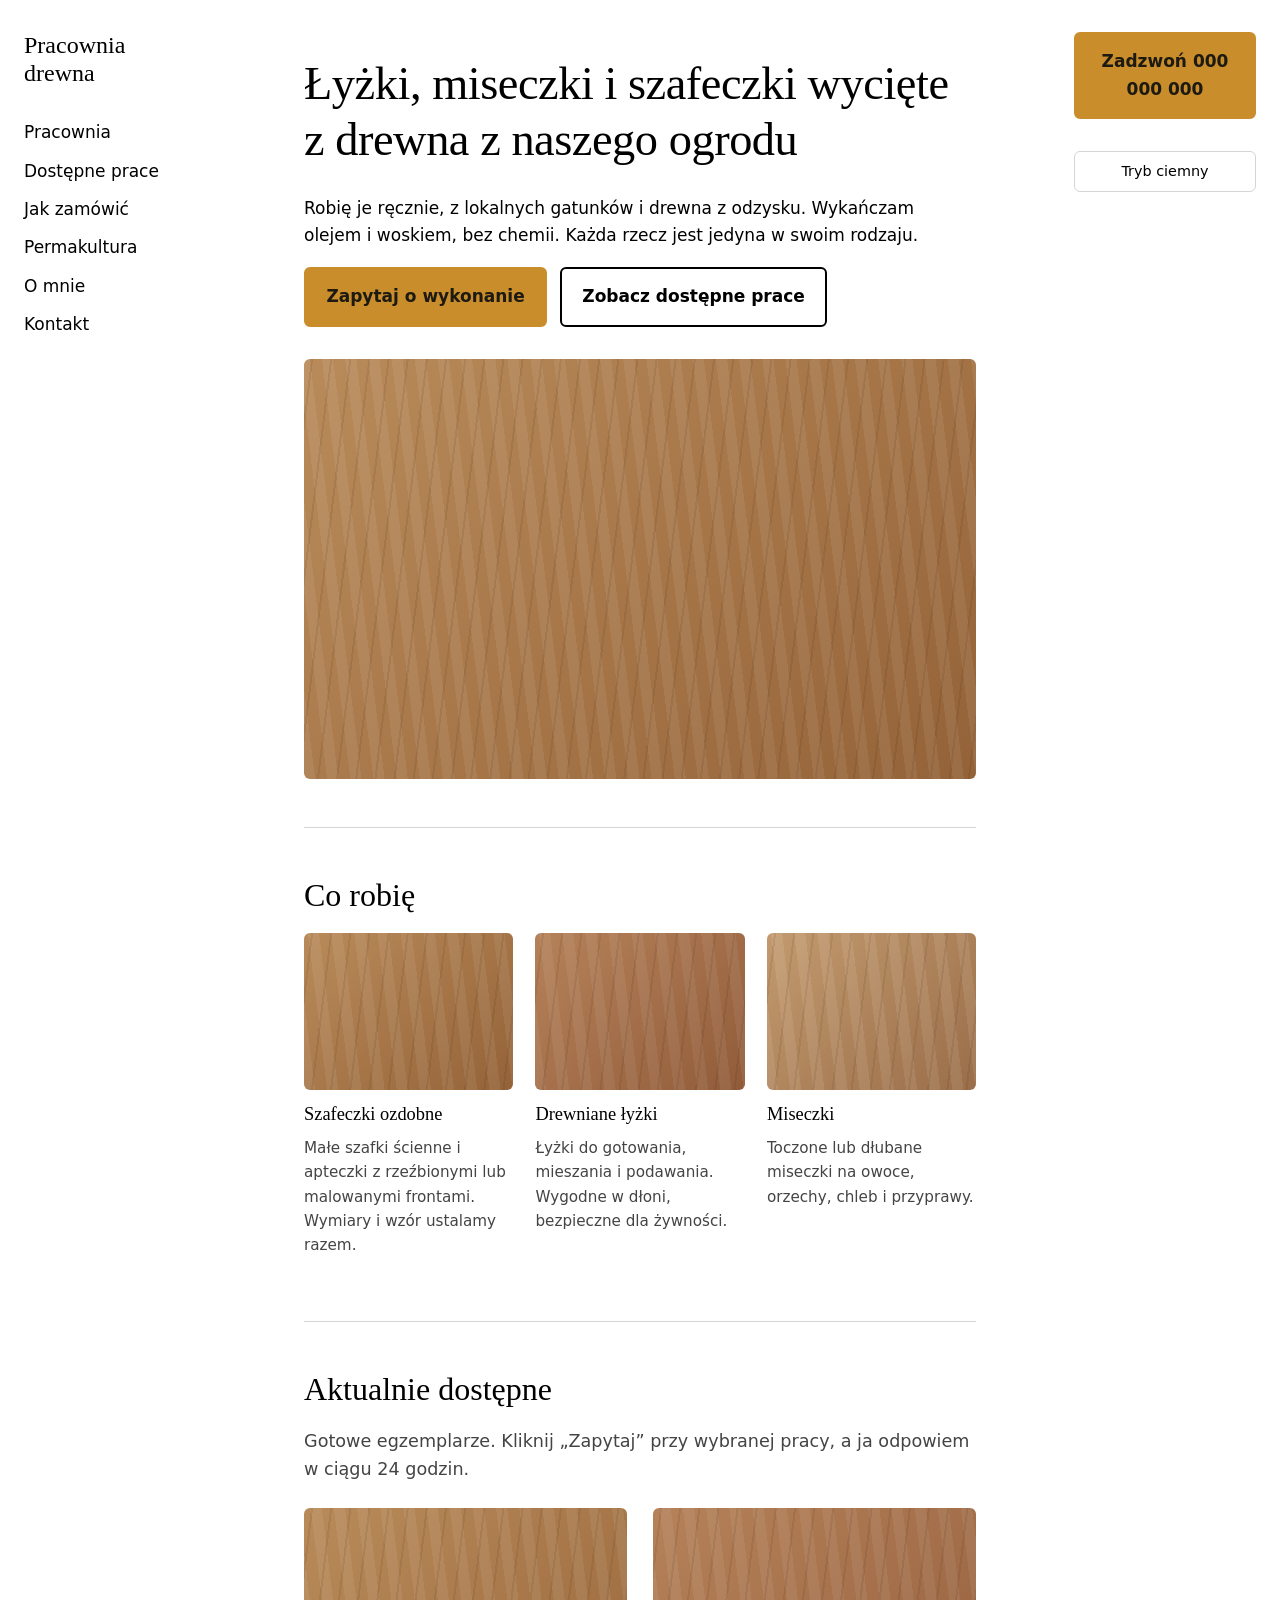
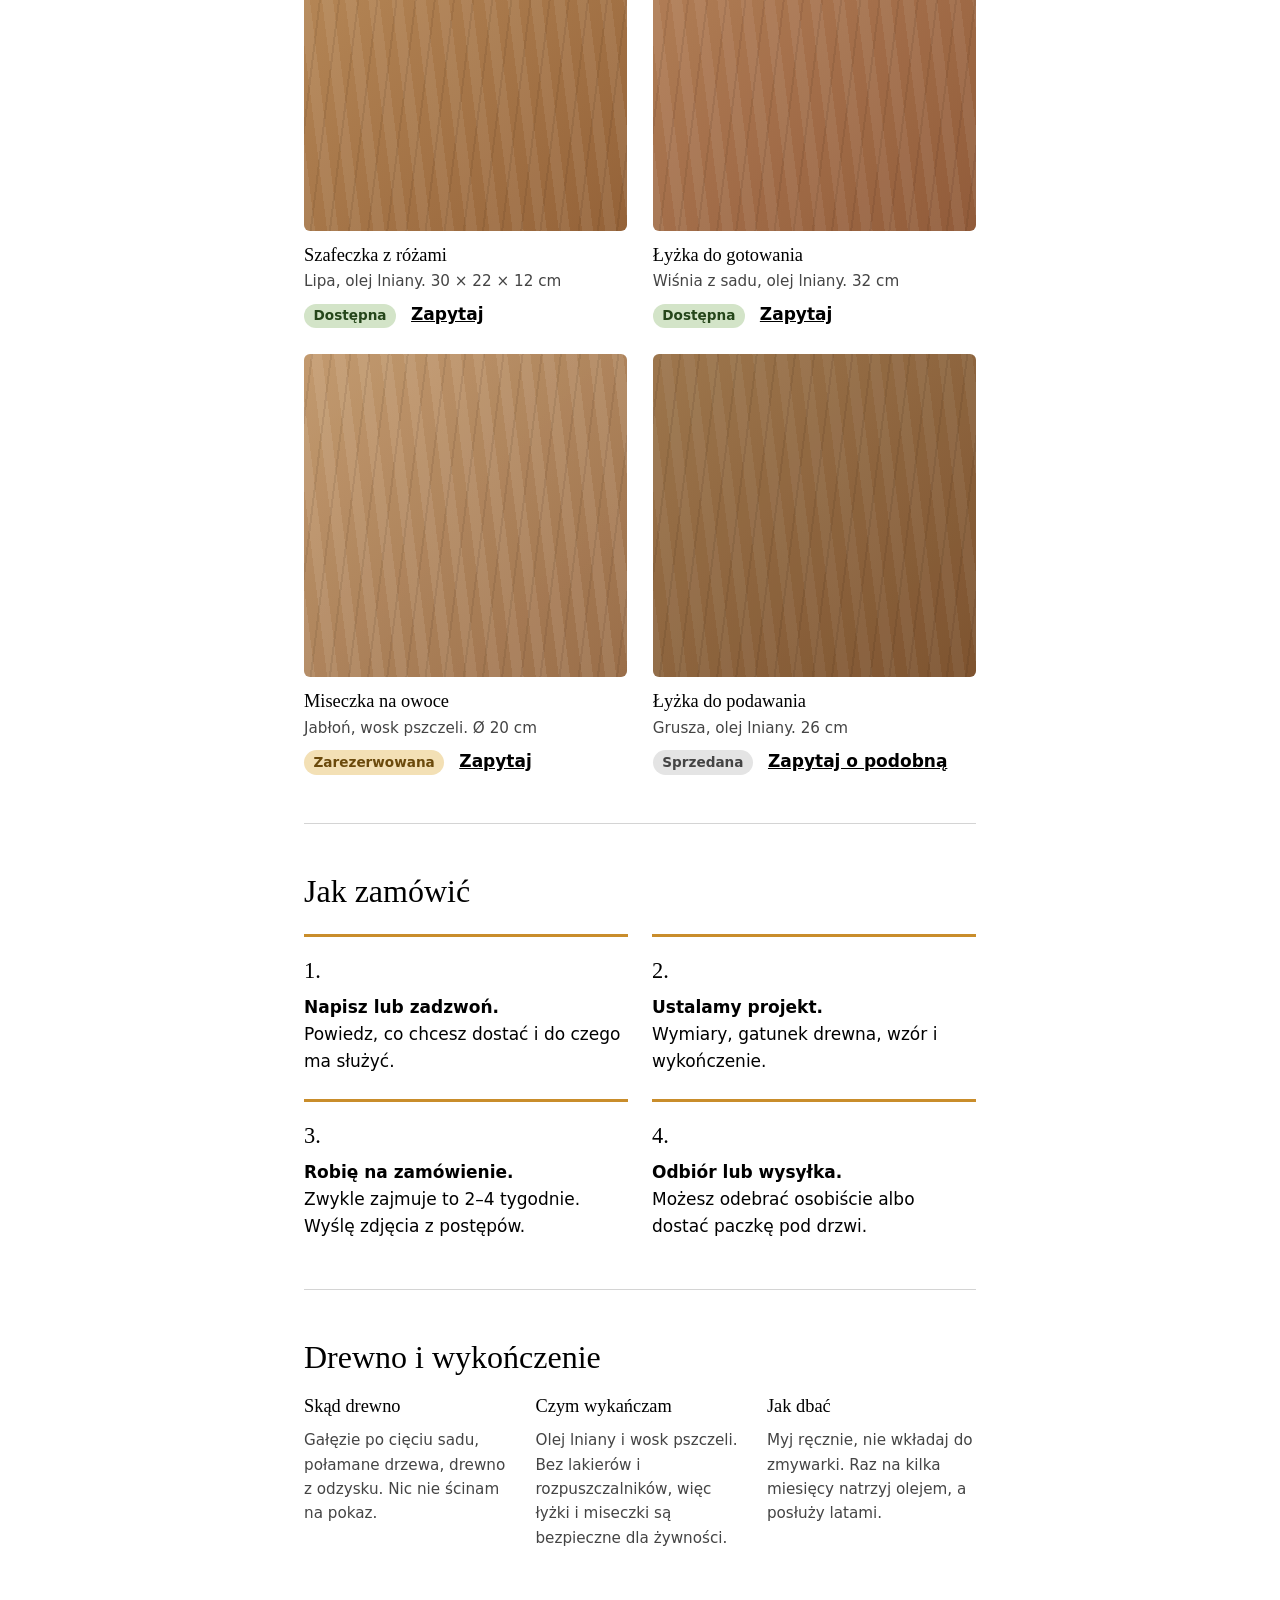
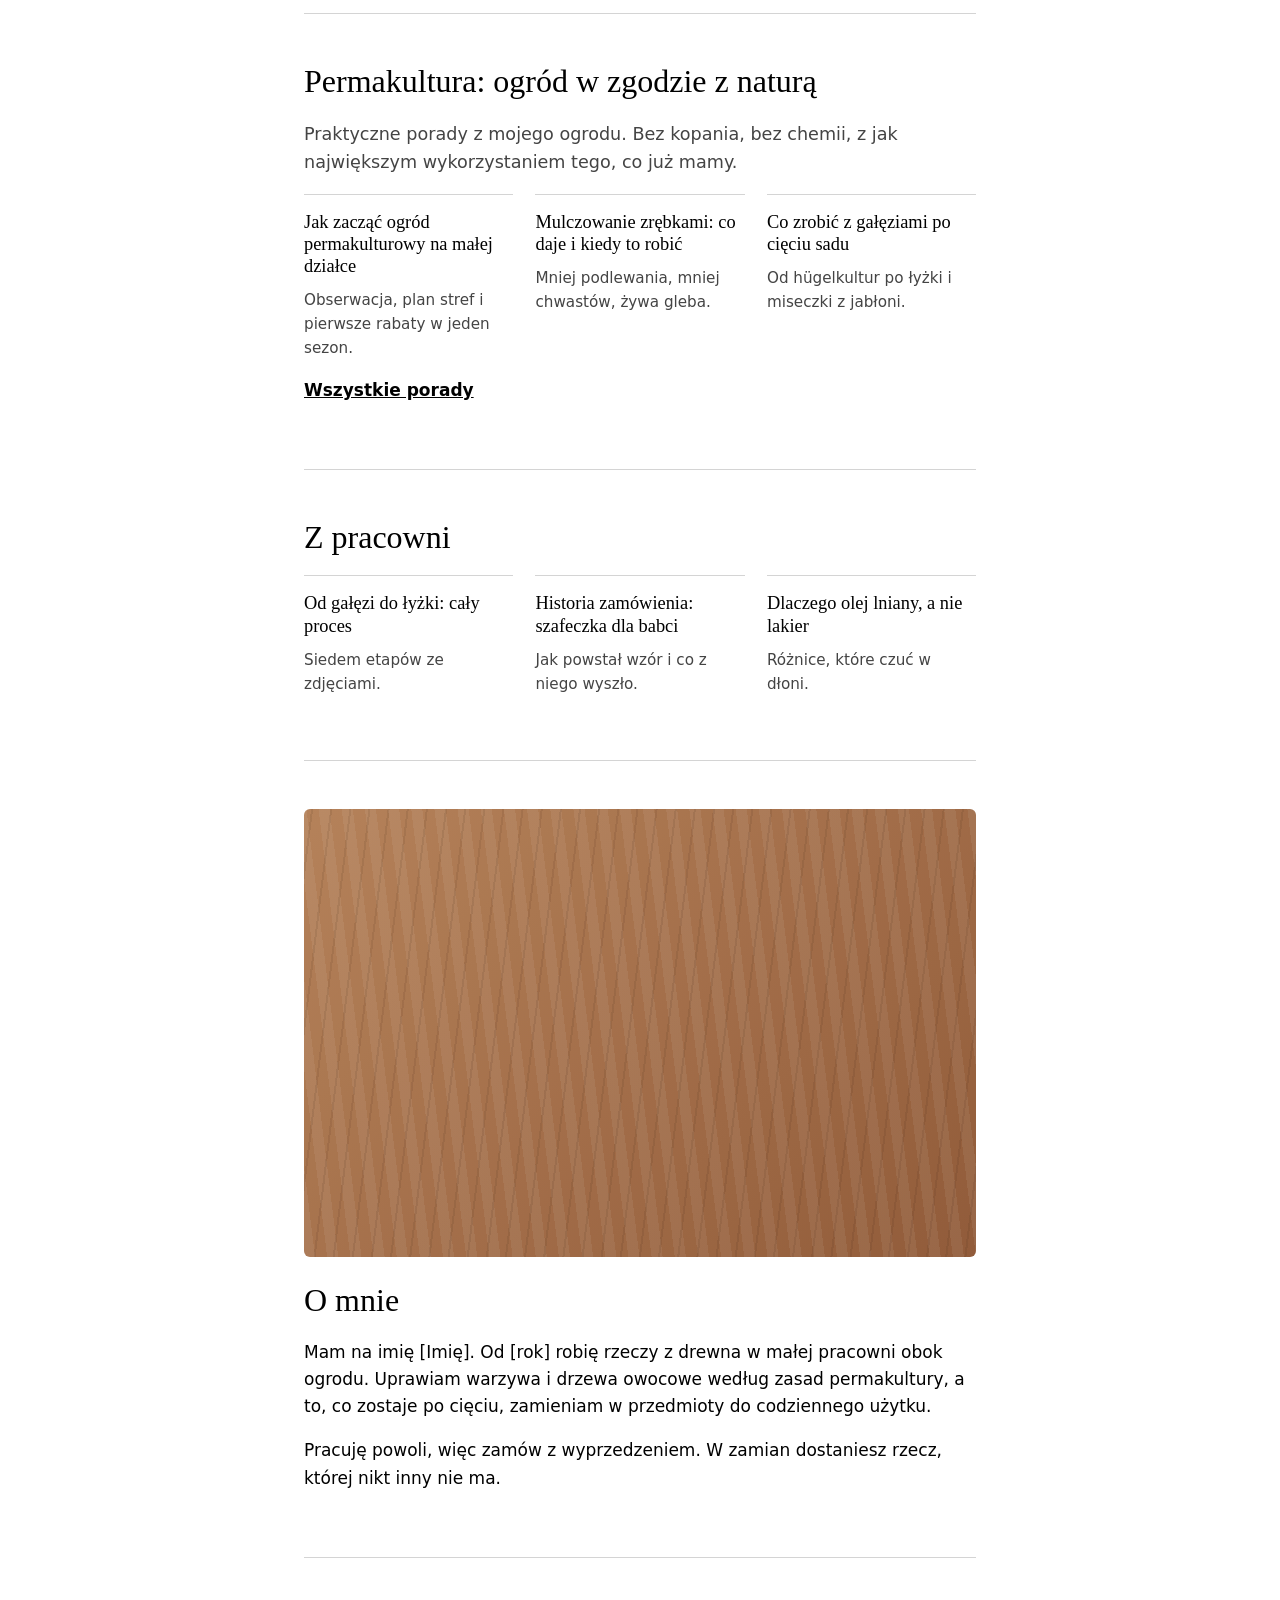
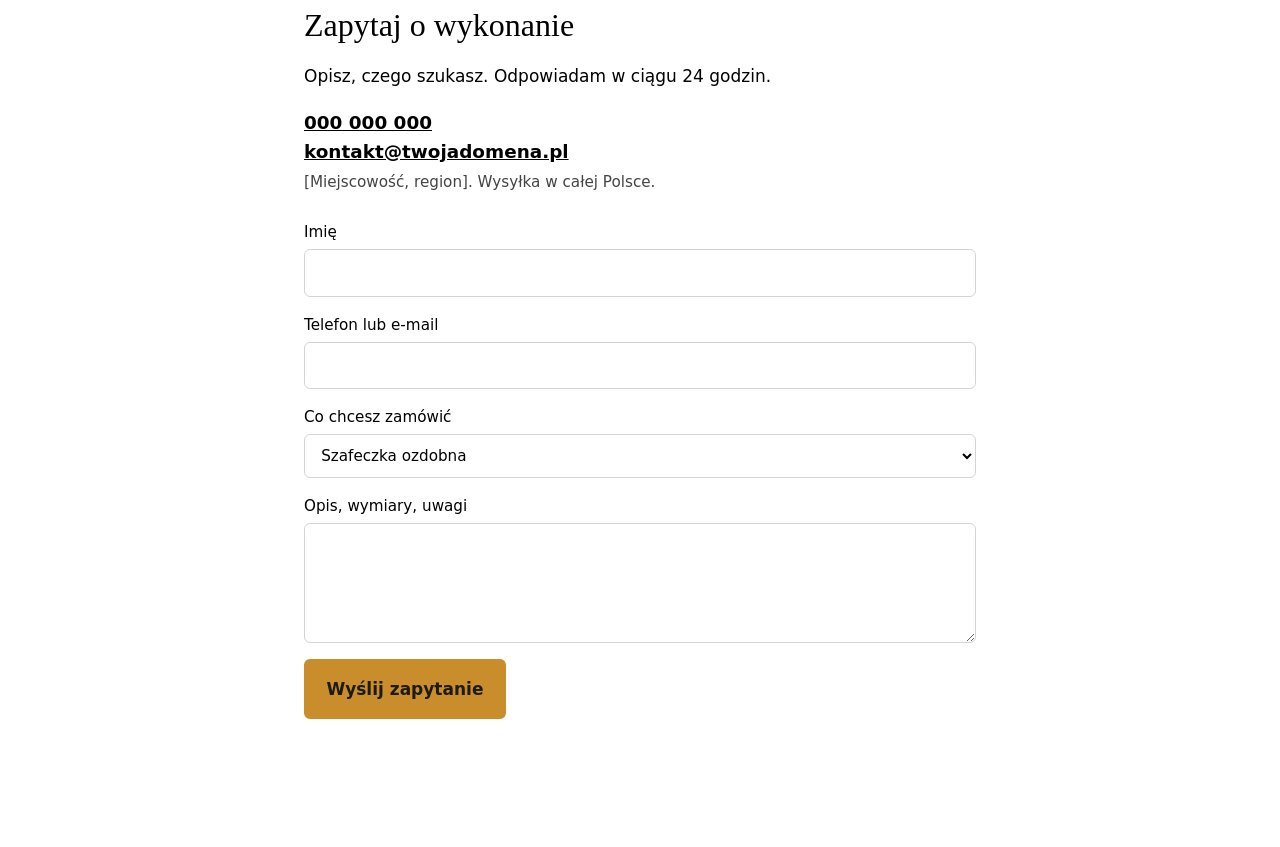
==== commit acf40893: "Update index.html" ====
--- a/index.html
+++ b/index.html
@@ -20,7 +20,6 @@
       <li><a href="#dostepne">Dostępne prace</a></li>
       <li><a href="#zamowienie">Jak zamówić</a></li>
       <li><a href="#permakultura">Permakultura</a></li>
-      <li><a href="#blog">Blog</a></li>
       <li><a href="#o-mnie">O mnie</a></li>
       <li><a href="#kontakt">Kontakt</a></li>
     </ul>
--- a/css/style.css
+++ b/css/style.css
@@ -119,3 +119,29 @@
   .grid-3,.grid-4,.steps{grid-template-columns:1fr}
 }
 @media (prefers-reduced-motion:reduce){html{scroll-behavior:auto}}
+
+/* blog */
+.page-title{padding-bottom:2rem}
+.page-title p{color:var(--muted);font-size:1.1rem}
+.post-preview{padding:1.8rem 0;border-top:1px solid var(--line)}
+.post-date{font-size:.9rem;color:var(--muted);margin-bottom:.3rem}
+.post-title{font-size:1.5rem;margin-bottom:.4em}
+.post-title a{text-decoration:none}
+.post-title a:hover{text-decoration:underline;text-decoration-color:var(--honey);text-underline-offset:.2em}
+.post-excerpt{color:var(--muted)}
+.read-more{font-weight:600}
+.side nav a[aria-current="page"]{text-decoration:underline;text-decoration-color:var(--honey);text-decoration-thickness:2px;text-underline-offset:.25em}
+
+/* pojedynczy wpis */
+.back-link{display:inline-block;margin-bottom:2rem;font-weight:500;text-decoration:none}
+.back-link:hover{text-decoration:underline;text-decoration-color:var(--honey);text-underline-offset:.2em}
+.post-page h1{margin-bottom:.3em}
+.post-meta{color:var(--muted);font-size:.95rem;margin-bottom:2rem}
+.post-body{font-size:1.1rem;line-height:1.75}
+.post-body h2{margin-top:2.2rem}
+.post-body img,.post-body .grain{display:block;width:100%;margin:1.8rem 0;border-radius:var(--radius)}
+.post-body .grain{aspect-ratio:16/10}
+.post-body figcaption{color:var(--muted);font-size:.9rem;margin-top:-1.2rem;margin-bottom:1.8rem}
+.post-body blockquote{margin:1.8rem 0;padding-left:1.2rem;border-left:3px solid var(--honey);font-family:"Young Serif",Georgia,serif;font-size:1.25rem}
+.post-body ul,.post-body ol{padding-left:1.3rem}
+.post-cta{margin-top:3rem;padding-top:2rem;border-top:1px solid var(--line)}
